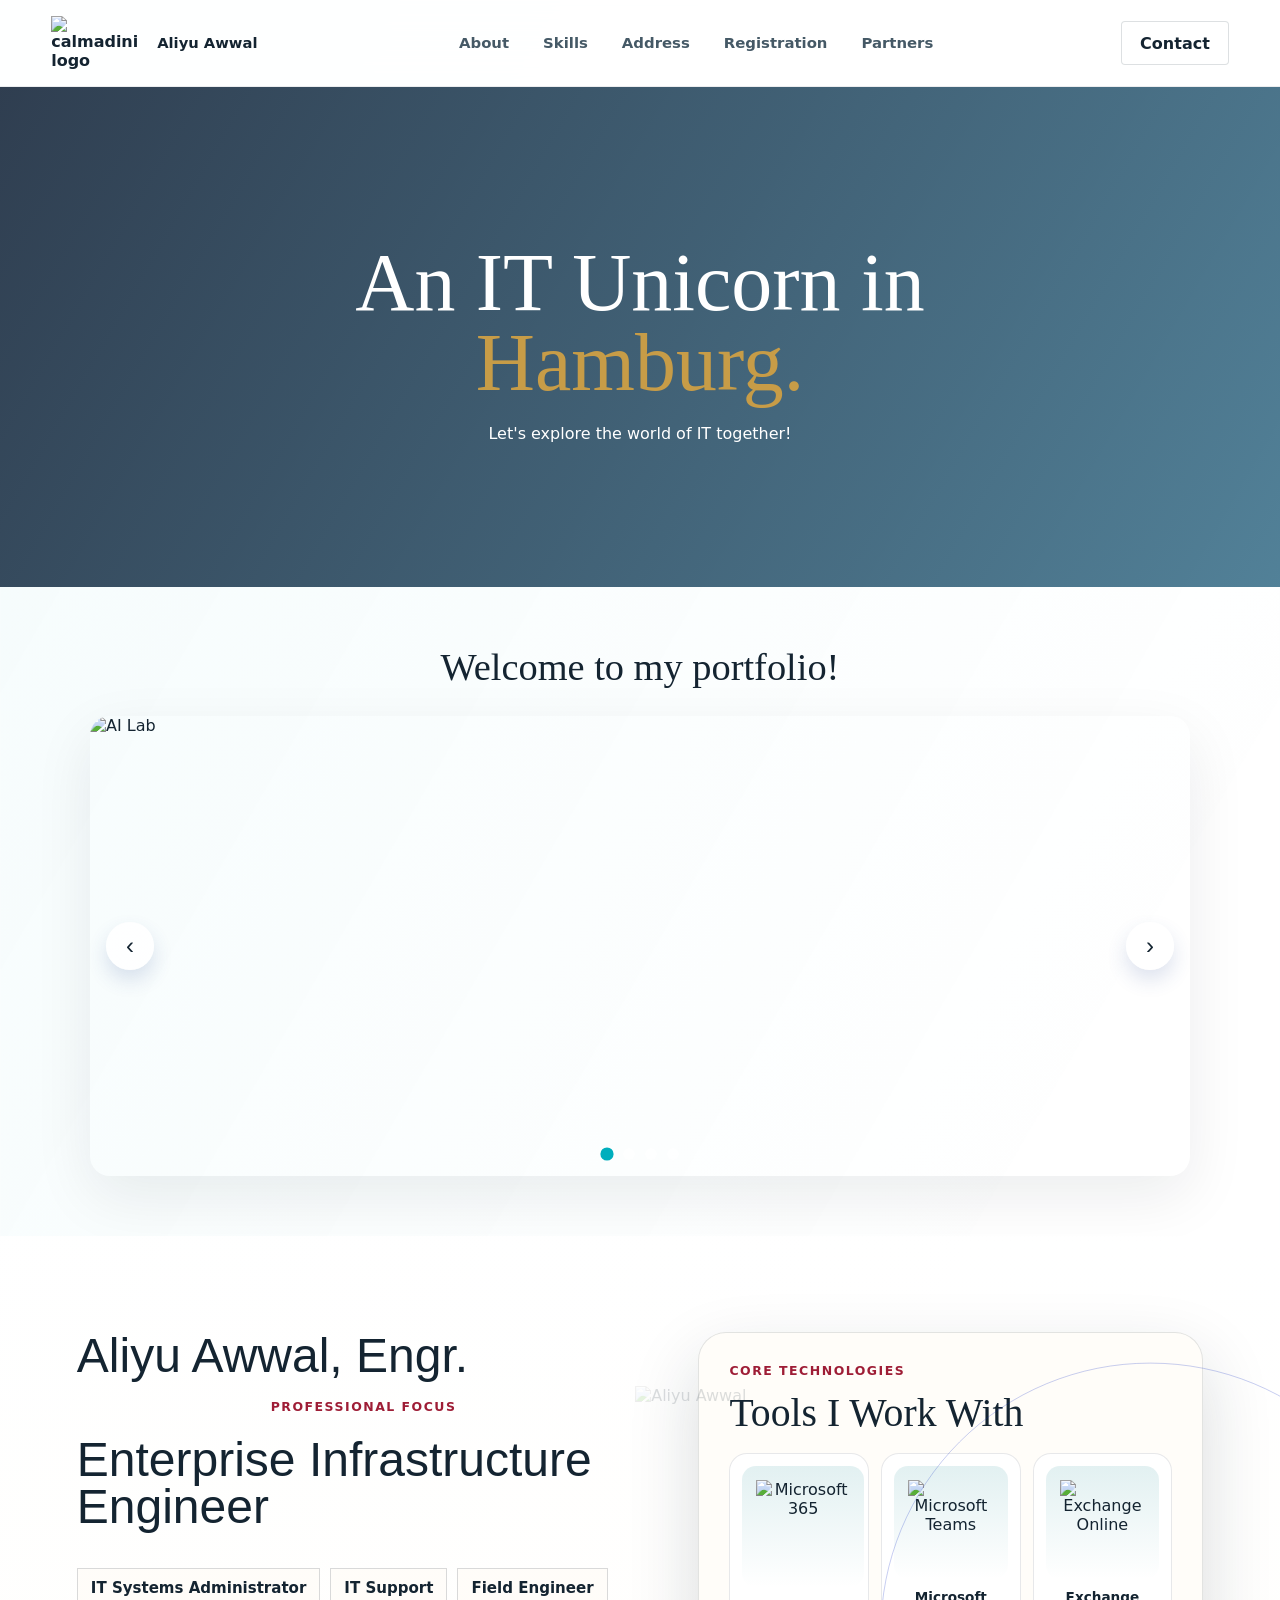
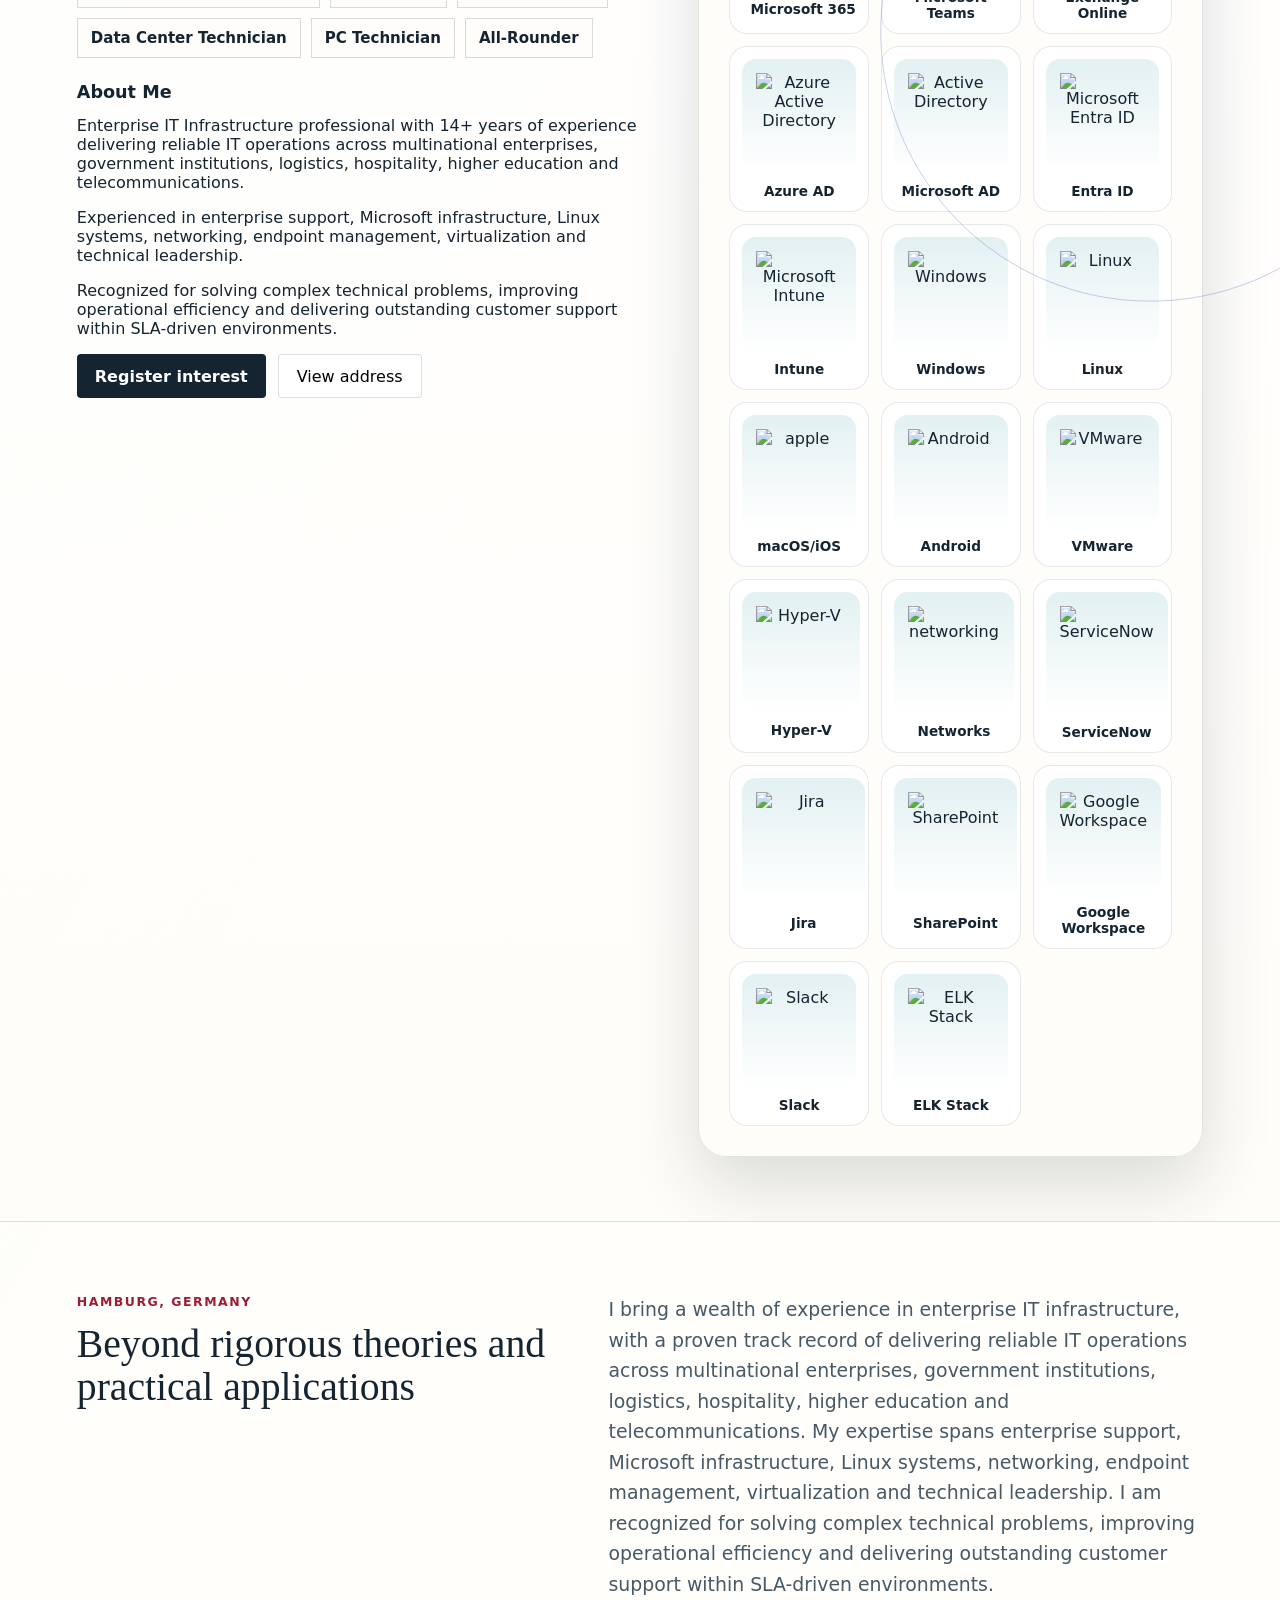
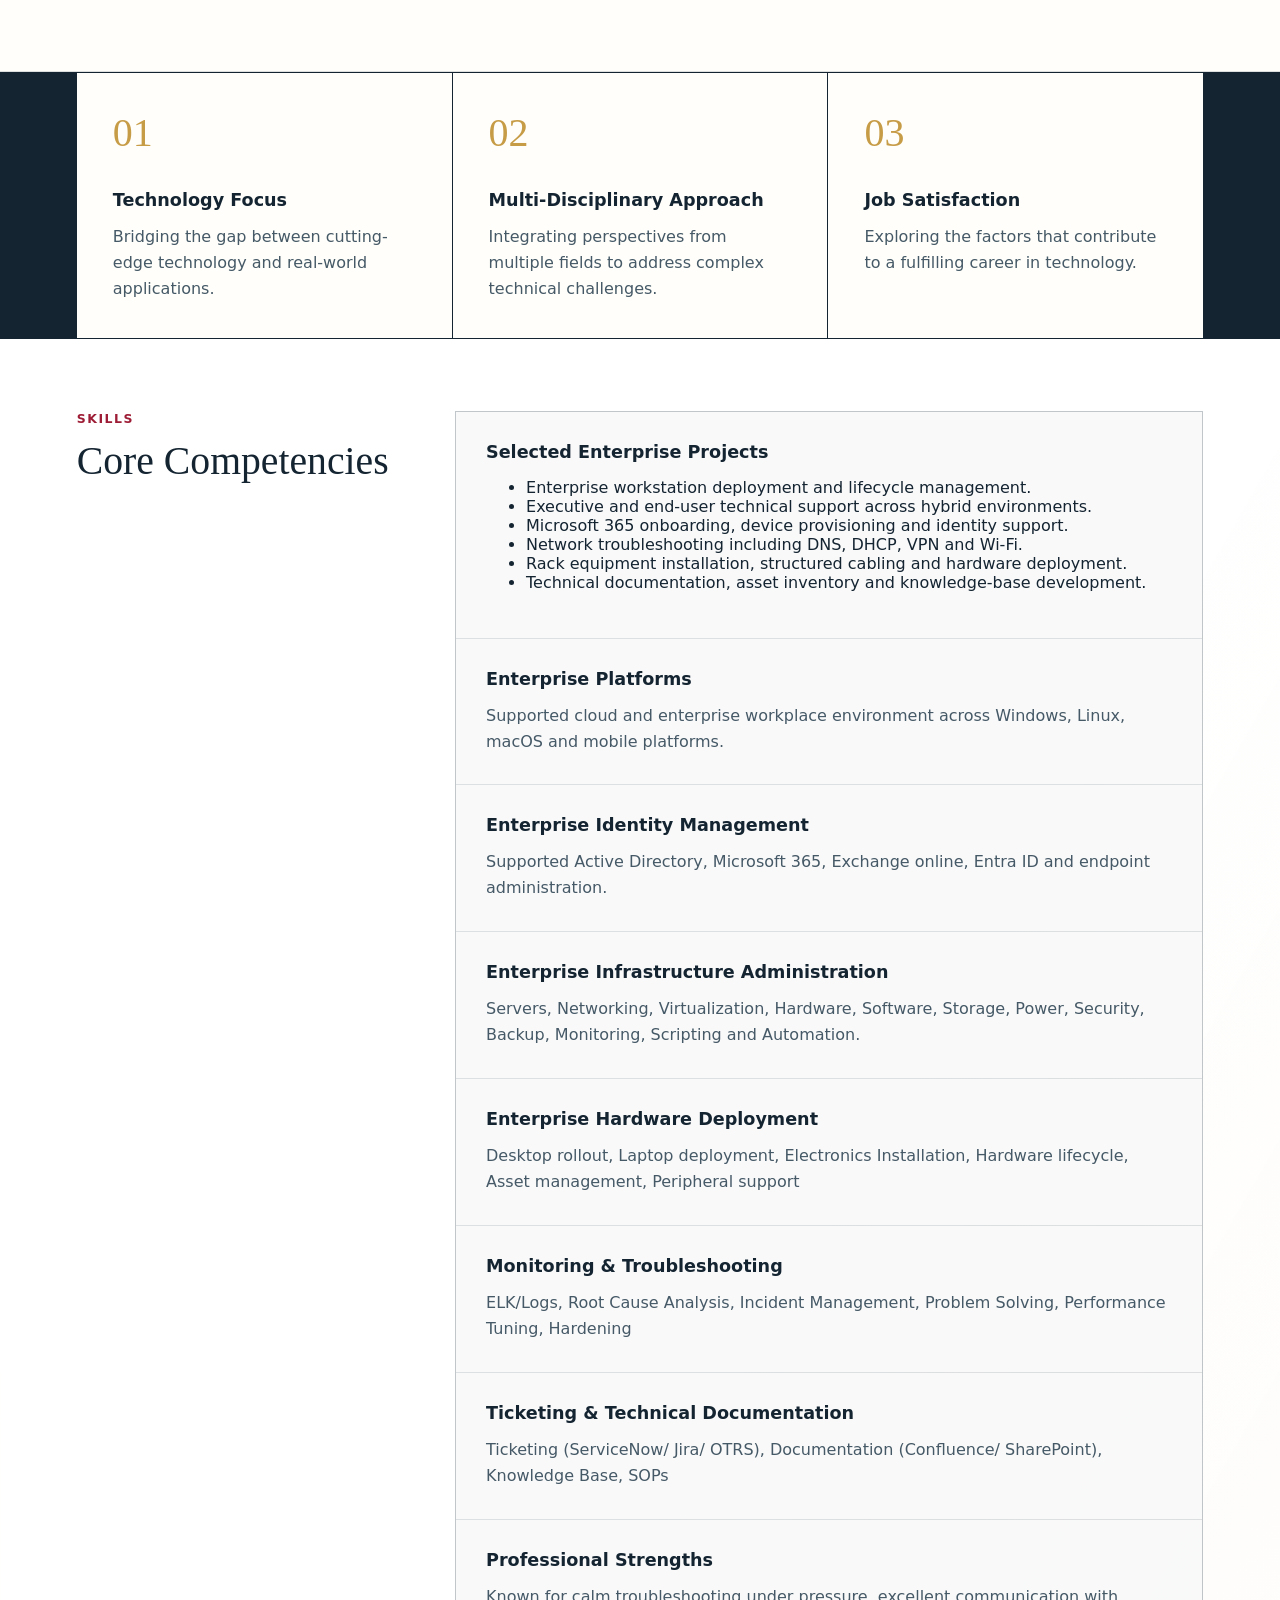
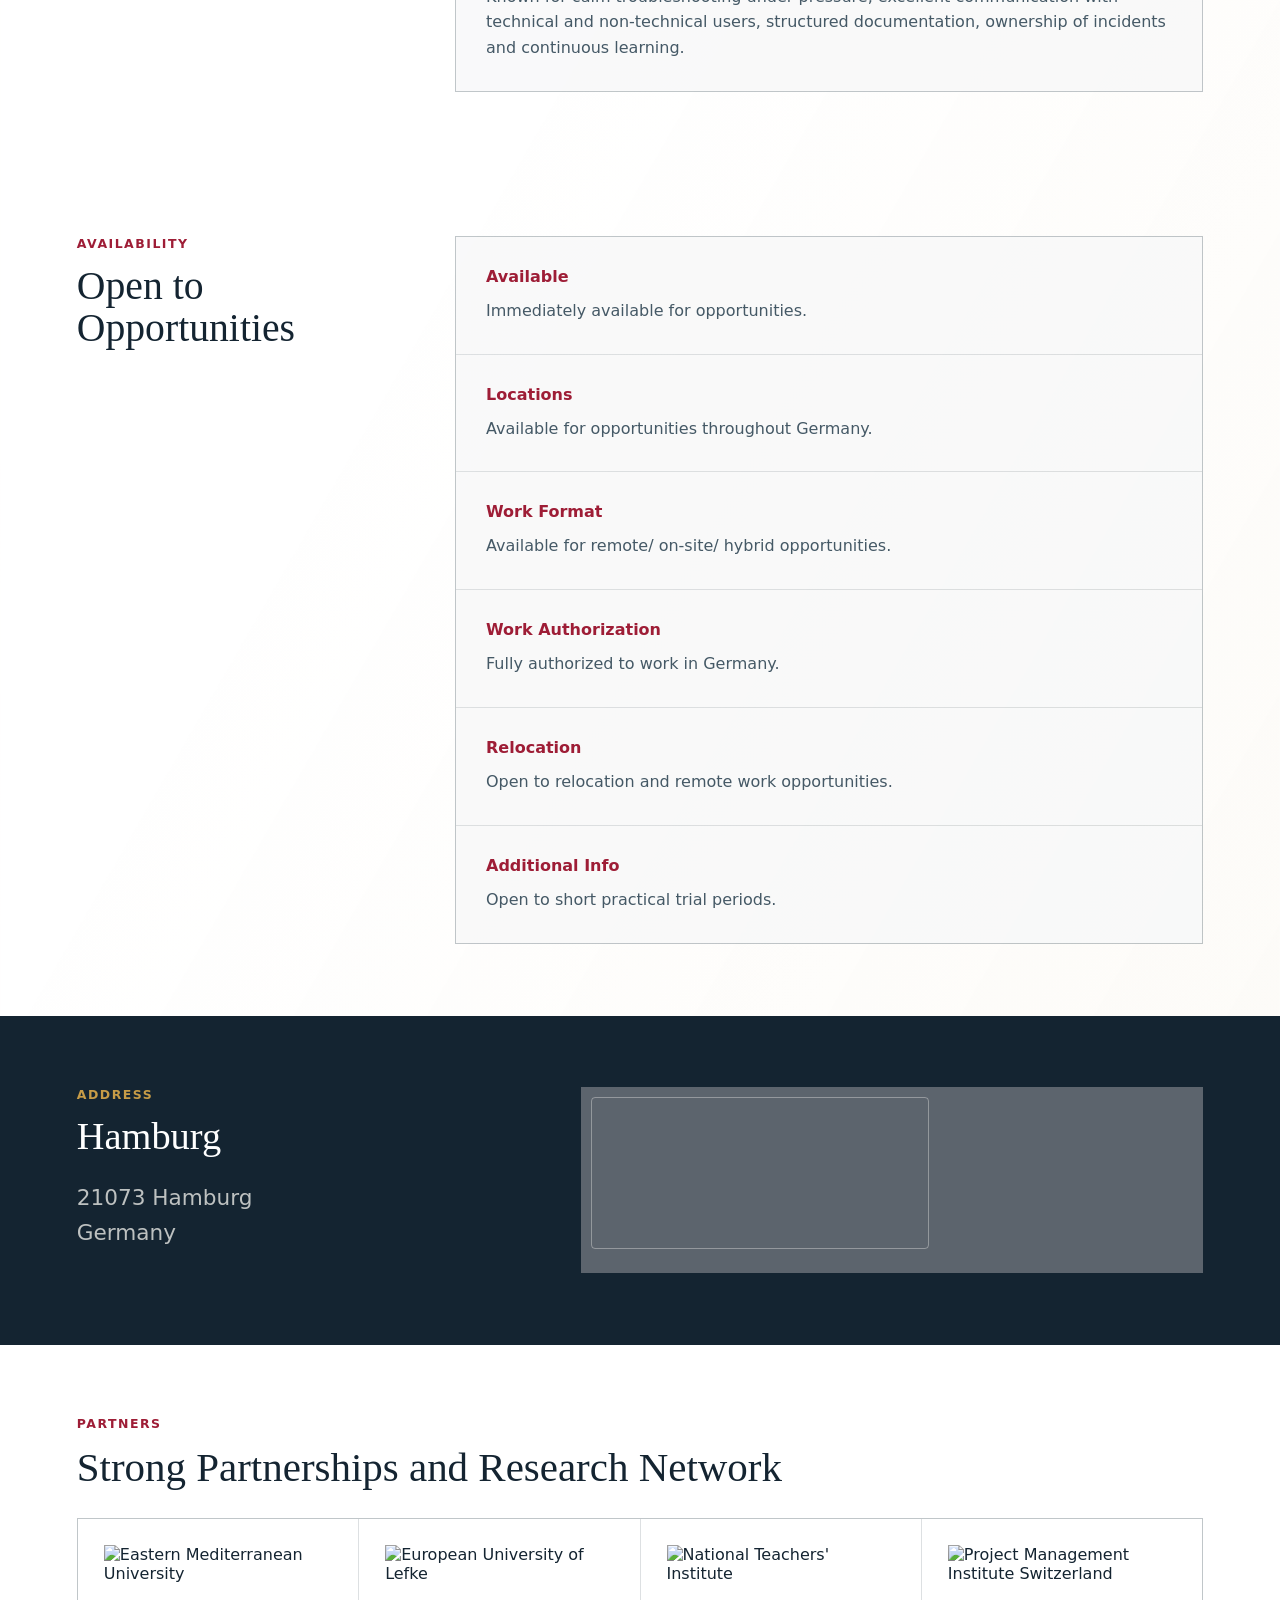
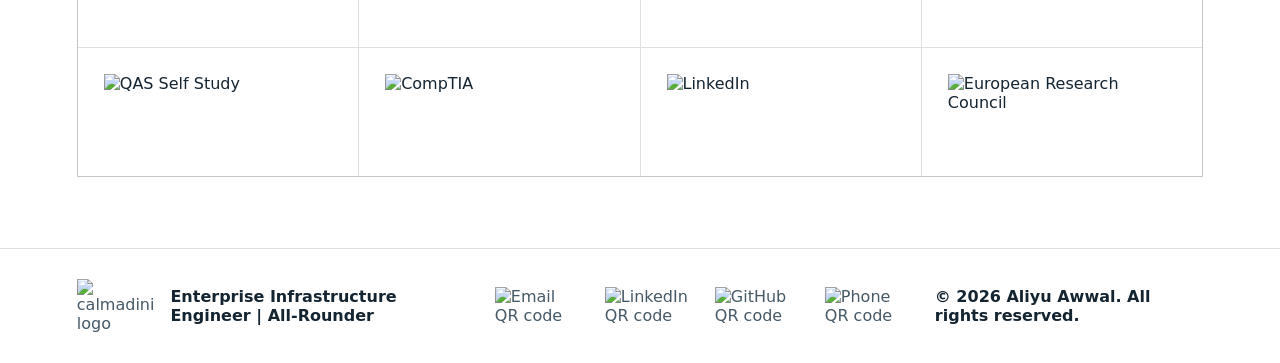
==== index.html @ 0036be14 "Add files via upload" ====
<!doctype html>
<html lang="en">
  <head>
    <meta charset="utf-8">
    <meta name="viewport" content="width=device-width, initial-scale=1">
    <title>Enterprise Infrastructure Engineer | All-Rounder</title>
    <meta
      name="description"
      content="Professional with expertise in enterprise infrastructure, cloud solutions, and full-stack development. Skilled in designing and implementing scalable systems, optimizing performance, and ensuring security across diverse platforms."
    >
    <link rel="stylesheet" href="styles.css">
    <link rel="forms" href="forms.js">
  </head>

  <body>
    <header class="site-header" aria-label="My header">
      <a class="brand" href="index.html#top" aria-label="Mathematics of Machine Learning 2026 home">
        <img src="assets/gaminglogo.png" alt="calmadini logo">
        <span>Aliyu Awwal</span>
      </a>
      <nav aria-label="Primary navigation">
        <a href="#about">About</a>
        <a href="#skills">Skills</a>
        <a href="#address">Address</a>
        <a href="registration.html">Registration</a>
        <a href="#partners">Partners</a>
      </nav>
      <a class="header-cta" href="contact.html">Contact</a>
    </header>

<!-- Hero section with optional buttons and review badge -->
    <section class="hero-banner">
        <div class="hero-cta-container">  
          <div class="container hero-content">
            <h1 id="hero-banner-title">An IT Unicorn in<br><span class="highlight">Hamburg.</span></h1>
            <p id="hero-text">Let's explore the world of IT together!</p>
            
              <!-- Hero buttons and review badge
              <div class="hero-btns">
                    <a href="#contact" class="btn-primary" id="hero-cta">Jetzt starten</a>
                    <a href="#prices" class="btn-secondary" id="hero-prices">Preise ansehen</a>
                    <a href="#booking" class="btn-tertiary" id="hero-book">Termin buchen</a>
              </div> -->
          </div>
            
            
        </div>
    </section>

    <!-- Slideshow section -->
    <section class="container slideshow-section">
        
            <h2 class="section-title" id="slideshow-title">Welcome to my portfolio!</h2>
            <div class="slideshow" id="slideshow">
                <div class="slide active">
                    <img src="assets/emuailab2.png" alt="AI Lab">
                </div>
                <div class="slide">
                <img src="assets/emumaclab2.png" alt="Mac Lab">
            </div>
            <div class="slide">
                <img src="assets/emuwindowslab2.png" alt="Windows Lab">
            </div>
            <div class="slide">
                <img src="assets/emulinuxlab2.png" alt="Linux Lab">
            </div>
            <button class="slide-btn prev" aria-label="Vorheriges Bild">‹</button>
            <button class="slide-btn next" aria-label="Nächstes Bild">›</button>
            <div class="slide-dots" id="slide-dots"></div>
        
    </section>




    <main id="top">
      <section class="hero" aria-labelledby="hero-title">
        <div class="hero-art" aria-hidden="true">
          <img src="assets/photo.png" alt="Aliyu Awwal">
        </div>
        <div class="hero-content">
          <h1 id="hero-title">Aliyu Awwal, Engr.</h1>
          <div class="hero-meta" aria-label="Professional details">
            <div class="hero-role">
              <p class="eyebrow">Professional focus</p>
              <h1>Enterprise Infrastructure Engineer</h1>
            </div>
            <div class="hero-tags" aria-label="Roles and specialties">
              <span>IT Systems Administrator</span>
              <span>IT Support</span>
              <span>Field Engineer</span>
              <span>Data Center Technician</span>
              <span>PC Technician</span>
              <span>All-Rounder</span>
            </div>
          </div>
          <p class="hero-copy">
            <h3>About Me</h3>
              <p>Enterprise IT Infrastructure professional with 14+ years of experience delivering reliable IT operations across multinational enterprises, government institutions, logistics, hospitality, higher education and telecommunications. </p>
              <p>Experienced in enterprise support, Microsoft infrastructure, Linux systems, networking, endpoint management, virtualization and technical leadership. </p>
              <p>Recognized for solving complex technical problems, improving operational efficiency and delivering outstanding customer support within SLA-driven environments. </p>
          </p>
          <div class="hero-actions">
            <a class="button primary" href="registration.html">Register interest</a>
            <button class="button secondary address-trigger" type="button" data-address-trigger>View address</button>
          </div>
        </div>
        <aside class="tech-panel" aria-label="Core Technologies gallery">
          <div class="tech-panel-heading">
            <p class="section-kicker">Core Technologies</p>
            <h2>Tools I Work With</h2>
          </div>
          <div class="tech-gallery">
            <a class="tech-card" href="https://www.microsoft.com/microsoft-365" target="_blank" rel="noreferrer">
              <img src="assets/m365.png" alt="Microsoft 365">
              <span>Microsoft 365</span>
            </a>
            <a class="tech-card" href="https://www.microsoft.com/en-us/microsoft-365/business" target="_blank" rel="noreferrer">
              <img src="assets/teams.png" alt="Microsoft Teams">
              <span>Microsoft Teams</span>
            </a>
            <a class="tech-card" href="https://www.microsoft.com/en-us/microsoft-365/exchange/compare-microsoft-exchange-online-plans" target="_blank" rel="noreferrer">
              <img src="assets/exchange.png" alt="Exchange Online">
              <span>Exchange Online</span>
            </a>
            <a class="tech-card" href="https://learn.microsoft.com/en-us/azure/active-directory/" target="_blank" rel="noreferrer">
              <img src="assets/azure.png" alt="Azure Active Directory">
              <span>Azure AD</span>
            </a>
            <a class="tech-card" href="https://learn.microsoft.com/en-us/windows-server/identity/ad-ds/get-started/virtual-dc/active-directory-domain-services-overview" target="_blank" rel="noreferrer">
              <img src="assets/activedirectory.png" alt="Active Directory">
              <span>Microsoft AD</span>
            </a>
            <a class="tech-card" href="https://learn.microsoft.com/en-us/entra/" target="_blank" rel="noreferrer">
              <img src="assets/entraid.png" alt="Microsoft Entra ID">
              <span>Entra ID</span>
            </a>
            <a class="tech-card" href="https://learn.microsoft.com/en-us/intune/" target="_blank" rel="noreferrer">
              <img src="assets/intune.png" alt="Microsoft Intune">
              <span>Intune</span>
            </a>
            <a class="tech-card" href="https://learn.microsoft.com/en-us/windows/" target="_blank" rel="noreferrer">
              <img src="assets/windows.png" alt="Windows">
              <span>Windows</span>
            </a>
            <a class="tech-card" href="https://www.linux.org/" target="_blank" rel="noreferrer">
              <img src="assets/linux.png" alt="Linux">
              <span>Linux</span>
            </a>
            <a class="tech-card" href="https://www.apple.com/macos/" target="_blank" rel="noreferrer">
              <img src="assets/apple.png" alt="apple">
              <span>macOS/iOS</span>
            </a>
            <a class="tech-card" href="https://www.android.com/" target="_blank" rel="noreferrer">
              <img src="assets/android.png" alt="Android">
              <span>Android</span>
            </a>
             <a class="tech-card" href="https://www.vmware.com/" target="_blank" rel="noreferrer">
              <img src="assets/vmware.png" alt="VMware">
              <span>VMware</span>
            </a>
            <a class="tech-card" href="https://learn.microsoft.com/en-us/windows-server/virtualization/hyper-v/" target="_blank" rel="noreferrer">
              <img src="assets/hyperv.png" alt="Hyper-V">
              <span>Hyper-V</span>
            </a>
            <a class="tech-card" href="https://www.ibm.com/think/topics/networking" target="_blank" rel="noreferrer">
              <img src="assets/network.png" alt="networking">
              <span>Networks</span>
            </a>
            <a class="tech-card" href="https://www.servicenow.com/" target="_blank" rel="noreferrer">
              <img src="assets/servicenow.png" alt="ServiceNow">
              <span>ServiceNow</span>
            </a>
            <a class="tech-card" href="https://www.atlassian.com/software/jira" target="_blank" rel="noreferrer">
              <img src="assets/jira.png" alt="Jira">
              <span>Jira</span>
            </a>
            <a class="tech-card" href="https://www.microsoft.com/en-us/microsoft-365/sharepoint/collaboration" target="_blank" rel="noreferrer">
              <img src="assets/sharepoint.png" alt="SharePoint">
              <span>SharePoint</span>
            </a>
            <a class="tech-card" href="https://workspace.google.com/" target="_blank" rel="noreferrer">
              <img src="assets/googleworkspace.png" alt="Google Workspace">
              <span>Google Workspace</span>
            </a>
            <a class="tech-card" href="https://www.microsoft.com/en-us/microsoft-365/sharepoint/collaboration" target="_blank" rel="noreferrer">
              <img src="assets/slack.png" alt="Slack">
              <span>Slack</span>
            </a>
            <a class="tech-card" href="https://www.elastic.co/elastic-stack/" target="_blank" rel="noreferrer">
              <img src="assets/elkstack.png" alt="ELK Stack">
              <span>ELK Stack</span>
            </a>
          </div>
        </aside>
      </section>

      <dialog class="address-dialog" id="address-dialog" aria-labelledby="address-dialog-title">
        <div class="address-dialog-card">
          <p class="section-kicker">Address</p>
          <h2 id="address-dialog-title">21073 Hamburg, Germany</h2>
          <p>Available for meetings and work opportunities in Hamburg.</p>
          <div class="address-dialog-actions">
            <a class="button primary" href="https://www.google.com/maps?q=21073+Hamburg+Germany" target="_blank" rel="noreferrer">Open in Maps</a>
            <button class="button secondary" type="button" data-address-close>Close</button>
          </div>
        </div>
      </dialog>

      <section class="intro-band" id="about">
        <div>
          <p class="section-kicker">Hamburg, Germany</p>
          <h2>Beyond rigorous theories and practical applications</h2>
        </div>
        <p>
          I bring a wealth of experience in enterprise IT infrastructure, with a proven track record of delivering reliable IT operations across multinational enterprises, government institutions, logistics, hospitality, higher education and telecommunications. My expertise spans enterprise support, Microsoft infrastructure, Linux systems, networking, endpoint management, virtualization and technical leadership. I am recognized for solving complex technical problems, improving operational efficiency and delivering outstanding customer support within SLA-driven environments.
        </p>
      </section>

      <section class="details-grid" aria-label="My highlights">
        <article>
          <span>01</span>
          <h3>Technology Focus</h3>
          <p>Bridging the gap between cutting-edge technology and real-world applications.</p>
        </article>
        <article>
          <span>02</span>
          <h3>Multi-Disciplinary Approach</h3>
          <p>Integrating perspectives from multiple fields to address complex technical challenges.</p>
        </article>
        <article>
          <span>03</span>
          <h3>Job Satisfaction</h3>
          <p>Exploring the factors that contribute to a fulfilling career in technology.</p>
        </article>
      </section>

      <section class="split-section" id="skills">
        <div class="section-heading">
          <p class="section-kicker">Skills</p>
          <h2>Core Competencies</h2>
        </div>
        <div class="skill-list">
          <article>
            <h3>Selected Enterprise Projects</h3>
            <p><ul>
              <li>Enterprise workstation deployment and lifecycle management.</li>
              <li>Executive and end-user technical support across hybrid environments.</li>
              <li>Microsoft 365 onboarding, device provisioning and identity support.</li>
              <li>Network troubleshooting including DNS, DHCP, VPN and Wi-Fi.</li>
              <li>Rack equipment installation, structured cabling and hardware deployment.</li>
              <li>Technical documentation, asset inventory and knowledge-base development.</li>
            </ul></p>
          </article>
          
          <article>
            <h3>Enterprise Platforms</h3>
            <p>Supported cloud and enterprise workplace environment across Windows, Linux, macOS and mobile platforms.</p>
          </article>
          
          <article>
            <h3>Enterprise Identity Management</h3>
            <p>Supported Active Directory, Microsoft 365, Exchange online, Entra ID and endpoint administration.</p>
          </article>
          <article>
            <h3>Enterprise Infrastructure Administration</h3>
            <p>Servers, Networking, Virtualization, Hardware, Software, Storage, Power, Security, Backup, Monitoring, Scripting and Automation.</p>
          </article>

          <article>
            <h3>Enterprise Hardware Deployment</h3>
            <p>Desktop rollout, Laptop deployment, Electronics Installation, Hardware lifecycle, Asset management, Peripheral support</p>
          </article>
          
          <article>
            <h3>Monitoring & Troubleshooting</h3>
            <p>ELK/Logs, Root Cause Analysis, Incident Management, Problem Solving, Performance Tuning, Hardening</p>
          </article>
          <article>
            <h3>Ticketing & Technical Documentation</h3>
            <p>Ticketing (ServiceNow/ Jira/ OTRS), Documentation (Confluence/ SharePoint), Knowledge Base, SOPs</p>
          </article>

          <article>
            <h3>Professional Strengths</h3>
            <p>Known for calm troubleshooting under pressure, excellent communication with technical and non-technical users, structured documentation, ownership of incidents and continuous learning.</p>
          </article>
        </div>
      </section>

      <!-- Availability -->
      <section class="availability-section" id="availability">
        <div class="section-heading">
          <p class="section-kicker">Availability</p>
          <h2>Open to Opportunities</h2>
        </div>
        <div class="timeline" aria-label="Preliminary schedule">

          <article>
            <time>Available</time>
            <p>Immediately available for opportunities.</p>
          </article>
          <article>
            <time>Locations</time>
            <p>Available for opportunities throughout Germany.</p>
          </article>
          <article>
            <time>Work Format</time>
            <p>Available for remote/ on-site/ hybrid opportunities.</p>
          </article>
          <article>
            <time>Work Authorization</time>
            <p>Fully authorized to work in Germany.</p>
          </article>
          <article>
            <time>Relocation</time>
            <p>Open to relocation and remote work opportunities.</p>
          </article>
          <article>
            <time>Additional Info</time>
            <p>Open to short practical trial periods.</p>
          </article>

          <!-- <article>
            <time datetime="2026-09-22">Tuesday, Sept 22</time>
            <p>Opening, keynote sessions, contributed talks, and welcome reception.</p>
          </article>
          <article>
            <time datetime="2026-09-23">Wednesday, Sept 23</time>
            <p>Talk sessions, poster presentations, and thematic discussion blocks.</p>
          </article>
          <article>
            <time datetime="2026-09-24">Thursday, Sept 24</time>
            <p>Keynotes, contributed talks, and community exchange at TU Hamburg.</p>
          </article>
          <article>
            <time datetime="2026-09-25">Friday, Sept 25</time>
            <p>Final talks, closing discussion, and departures.</p>
          </article> -->
        </div>
      </section>

      <section class="address-section" id="address">
        <div class="address-copy">
          <p class="section-kicker">Address</p>
          <h2>Hamburg</h2>
            <address>
              21073 Hamburg<br>
              Germany
            </address>
        </div>
        <div class="address-panel" aria-label="My dates and location">
        <iframe class="button secondary" src="https://www.google.com/maps/embed?pb=!1m18!1m12!1m3!1d2375.4932594583474!2d9.977050712337284!3d53.4596441661248!2m3!1f0!2f0!3f0!3m2!1i1024!2i768!4f13.1!3m3!1m2!1s0x47b191afe71b34df%3A0xa265061cceeee2bd!2sHamburg-Harburg%20Rathaus!5e0!3m2!1sen!2sde!4v1781886902020!5m2!1sen!2sde" target="_blank" rel="noreferrer">Open map</iframe>
         
          <!--
          <dl>
            <div>
              <dt>Host</dt>
              <dd>Institute for Data Science Foundations</dd>
            </div>
            <div>
              <dt>University</dt>
              <dd>Hamburg University of Technology</dd>
            </div>
            <div>
              <dt>Dates</dt>
              <dd>22-25 September 2026</dd>
            </div>
          </dl> -->
        </div>
      </section>

      <!-- Partners -->
      <section class="partners" id="partners" aria-labelledby="partners-title">
        <div class="section-heading">
          <p class="section-kicker">Partners</p>
          <h2 id="partners-title">Strong Partnerships and Research Network</h2>
        </div>
        <div class="logo-wall">
          <img src="assets/emu.png" alt="Eastern Mediterranean University">
          <img src="assets/eul.png" alt="European University of Lefke">
          <img src="assets/nti.png" alt="National Teachers' Institute">
          <img src="assets/pmis.png" alt="Project Management Institute Switzerland">
          <img src="assets/qas.png" alt="QAS Self Study">
          <img src="assets/comptia.png" alt="CompTIA">
          <img src="assets/linkedin.png" alt="LinkedIn">
          <img src="assets/erc.png" alt="European Research Council">
        </div>
      </section>
    </main>

    <script src="scripts.js"></script>
    <footer class="site-footer">
      <div>
        <img src="assets/gaminglogo.png" alt="calmadini logo">
        <p>Enterprise  Infrastructure Engineer | All-Rounder</p>
      </div>
      <a href="mailto:aliyu.doas@gmail.com"><img src="assets/qrcodeemail.png" alt="Email QR code"></a>
      <a href="https://www.linkedin.com/in/aliyuawwal"><img src="assets/qrcodelinkedin.png" alt="LinkedIn QR code"></a>
      <a href="https://github.com/aliyuawwal"><img src="assets/qrcodegithub.png" alt="GitHub QR code"></a>
      <a href="tel:+1234567890"><img src="assets/qrcodephone.png" alt="Phone QR code"></a>

      <div><p>&copy; 2026 Aliyu Awwal. All rights reserved.</p></div>
    </footer>
  </body>
</html>
---- styles.css ----
:root {
  --ink: #142431;
  --ink-soft: #455966;
  --paper: #fffefa;
  --paper-strong: #ffffff;
  --line: rgba(20, 36, 49, 0.14);
  --teal: #00aebd;
  --teal-dark: #007b88;
  --garnet: #9e1d36;
  --gold: #c79c47;
  --mist: #dfeff0;
  --shadow: 0 28px 70px rgba(20, 36, 49, 0.16);
  font-family: Inter, ui-sans-serif, system-ui, -apple-system, BlinkMacSystemFont, "Segoe UI", sans-serif;
  color: var(--ink);
  background: var(--paper);
}

* {
  box-sizing: border-box;
}

html {
  scroll-behavior: smooth;
}

body {
  margin: 0;
  background:
    linear-gradient(120deg, rgba(0, 174, 189, 0.045), transparent 34%),
    linear-gradient(300deg, rgba(199, 156, 71, 0.055), transparent 36%),
    #ffffff;
  color: var(--ink);
}

a {
  color: inherit;
  text-decoration: none;
}

img {
  display: block;
  max-width: 100%;
}

.site-header {
  position: sticky;
  top: 0;
  z-index: 20;
  display: flex;
  align-items: center;
  justify-content: space-between;
  gap: 24px;
  min-height: 76px;
  padding: 16px clamp(20px, 4vw, 64px);
  border-bottom: 1px solid rgba(20, 36, 49, 0.08);
  background: rgba(255, 255, 255, 0.88);
  backdrop-filter: blur(18px);
}

.brand {
  display: flex;
  align-items: center;
  gap: 14px;
  min-width: 220px;
  font-weight: 750;
}

.brand img {
  width: 92px;
}

.brand span {
  max-width: 220px;
  font-size: 0.92rem;
  line-height: 1.1;
}

nav {
  display: flex;
  align-items: center;
  justify-content: center;
  gap: clamp(16px, 3vw, 34px);
  color: var(--ink-soft);
  font-size: 0.93rem;
  font-weight: 650;
}

nav a:hover,
.site-footer a:hover {
  color: var(--teal-dark);
}

.header-cta,
.button {
  display: inline-flex;
  align-items: center;
  justify-content: center;
  min-height: 44px;
  padding: 0 18px;
  border-radius: 4px;
  font-weight: 760;
}

.header-cta {
  border: 1px solid var(--line);
  background: var(--paper-strong);
}


/* Hero Section */
.hero-banner {
  position: relative;
  overflow: hidden;
  padding: clamp(72px, 10vw, 128px) clamp(20px, 6vw, 96px);
  background:
    linear-gradient(120deg, rgba(15, 31, 52, 0.86), rgba(15, 80, 112, 0.72)),
    url("assets/hero-bg.jpg") center / cover no-repeat;
  color: #ffffff;
  text-align: center;
}

.hero-banner .hero-content {
  max-width: 860px;
  margin: 0 auto;
}

.hero-banner h1,
.hero-banner p {
  color: #ffffff;
}

.hero-banner .highlight {
  color: var(--gold);
}

.hero {
  position: relative;
  overflow: hidden;
  display: grid;
  grid-template-columns: minmax(0, 1fr) minmax(320px, 0.88fr);
  align-items: start;
  gap: clamp(24px, 4vw, 48px);
  min-height: min(760px, calc(100vh - 76px));
  padding: clamp(52px, 8vw, 96px) clamp(20px, 6vw, 96px) clamp(36px, 5vw, 64px);
  background: linear-gradient(180deg, rgba(255, 255, 255, 0.96), rgba(255, 253, 248, 0.9));
}


.hero-section {
    padding: 60px 0;
    background: #f8f9fa;
}


.hero h1 { 
  font-size: 3rem; font-family: 'Gill Sans', 'Gill Sans MT', Calibri, 'Trebuchet MS', sans-serif; margin-bottom: 20px; color: var(--ink);}

.hero-cta-container {
    display: flex;
    flex-wrap: wrap;
    gap: 28px;
    justify-content: center;
    align-items: center;
    margin-top: 28px;
}

.hero-btns {
    display: flex;
    flex-wrap: wrap;
    gap: 14px;
    justify-content: center;
    align-items: center;
}


.btn-nav-cta {
  background: var(--teal) !important;
    color: #fff !important;
    font-weight: 600;
    border-radius: 8px;
}

.btn-nav-cta:hover {
  background: var(--teal-dark) !important;
    color: #fff !important;
}

.hero::before {
  content: "";
  position: absolute;
  inset: 10% 0 auto auto;
  width: min(42vw, 610px);
  aspect-ratio: 1;
  border: 1px solid rgba(0, 35, 189, 0.22);
  border-radius: 50%;
  transform: translate(26%, -6%);
}

.hero-art {
  position: absolute;
  top: clamp(94px, 12vw, 150px);
  right: clamp(-190px, -9vw, -70px);
  width: min(64vw, 760px);
  opacity: 0.14;
  filter: contrast(1.1);
  pointer-events: none;
}

.hero-content {
  position: relative;
  max-width: 980px;
}

.hero-content h1,
.hero-content p {
    margin-left: auto;
    margin-right: auto;
}

.hero-meta {
  display: grid;
  gap: 18px;
  margin-bottom: 20px;
}

.hero-role {
  display: grid;
  gap: 8px;
}

.hero-role h2 {
  margin-bottom: 0;
  color: var(--ink);
  font-size: clamp(1.45rem, 2.7vw, 2.35rem);
}

.hero-tags {
  display: flex;
  flex-wrap: wrap;
  gap: 10px;
}

.eyebrow,
.section-kicker {
  margin: 0 0 14px;
  color: var(--garnet);
  font-size: 0.78rem;
  font-weight: 850;
  letter-spacing: 0.12em;
  text-transform: uppercase;
}

h1,
h2,
h3,
p {
  margin-top: 0;
}

h1 {
  max-width: 840px;
  margin-bottom: 20px;
  font-family: Georgia, "Times New Roman", serif;
  font-size: clamp(2.9rem, 6.4vw, 6.4rem);
  font-weight: 500;
  line-height: 0.98;
  letter-spacing: 0;
}

.hero-meta span {
  padding: 10px 13px;
  border: 1px solid rgba(20, 36, 49, 0.16);
  background: rgba(255, 253, 248, 0.72);
  color: var(--ink);
  font-size: 0.94rem;
  font-weight: 720;
}

.hero-copy {
  max-width: 720px;
  margin-bottom: 24px;
  color: var(--ink-soft);
  font-size: clamp(1.08rem, 1.9vw, 1.34rem);
  line-height: 1.55;
}

.hero-actions {
  display: flex;
  flex-wrap: wrap;
  gap: 12px;
}

.hero .button.secondary,
.address-dialog .button.secondary {
  background: rgba(255, 255, 255, 0.84);
}


/* Slideshows */
.slideshow-section {
    padding: 60px 0;
}

.slideshow-section .section-title {
    margin-bottom: 28px;
    font-size: clamp(1.85rem, 3vw, 3.4rem);
    text-align: center;
}

.slideshow {
    position: relative;
    overflow: hidden;
    border-radius: 20px;
    box-shadow: 0 20px 60px rgba(15, 23, 42, 0.08);
    max-width: 1100px;
    margin: 0 auto;
  aspect-ratio: 11 / 4.6;
  min-height: 280px;
}

.slide {
    position: absolute;
    inset: 0;
    opacity: 0;
    transition: opacity 0.8s ease;
}

.slide.active {
    opacity: 1;
}

.slide img {
    width: 100%;
  height: 100%;
    object-fit: cover;
    display: block;
}

.slide-btn {
    position: absolute;
    top: 50%;
    transform: translateY(-50%);
    width: 48px;
    height: 48px;
    border: none;
    border-radius: 50%;
    background: rgba(255, 255, 255, 0.85);
    color: var(--ink);
    font-size: 1.5rem;
    cursor: pointer;
    box-shadow: 0 10px 20px rgba(46, 78, 153, 0.164);
    transition: transform 0.2s ease, background 0.2s ease;
}

.slide-btn:hover {
    transform: translateY(-50%) scale(1.05);
    background: white;
}

.slide-btn.prev {
    left: 16px;
}

.slide-btn.next {
    right: 16px;
}

.slide-dots {
    position: absolute;
    left: 50%;
    bottom: 16px;
    transform: translateX(-50%);
    display: flex;
    gap: 10px;
}

.slide-dot {
    width: 12px;
    height: 12px;
    border-radius: 50%;
    border: none;
    background: rgba(255, 255, 255, 0.65);
    cursor: pointer;
    transition: background 0.2s ease, transform 0.2s ease;
}

.slide-dot.active,
.slide-dot:hover {
  background: var(--teal);
    transform: scale(1.1);
}

@media (max-width: 900px) {
    .slide img {
        height: 360px;
    }
}

@media (max-width: 640px) {
    .slide img {
        height: 280px;
    }

    .slide-btn {
        width: 40px;
        height: 40px;
        font-size: 1.3rem;
    }
}


/* Reusable Button Styles */

.button.primary {
  background: var(--ink);
  color: var(--paper-strong);
}

.button.primary:hover {
  background: var(--garnet);
}

.button.secondary {
  border: 1px solid var(--line);
  background: rgba(255, 253, 248, 0.78);
}

.tech-panel {
  display: grid;
  gap: 18px;
  align-content: start;
  width: 100%;
  padding: clamp(20px, 2.8vw, 30px);
  border: 1px solid rgba(20, 36, 49, 0.12);
  border-radius: 28px;
  background: rgba(255, 253, 248, 0.86);
  box-shadow: var(--shadow);
}

.tech-panel-heading h2 {
  margin-bottom: 0;
}

.tech-gallery {
  display: grid;
  grid-template-columns: repeat(auto-fit, minmax(110px, 1fr));
  gap: 12px;
}

.tech-card {
  display: grid;
  gap: 10px;
  justify-items: center;
  padding: 12px;
  border: 1px solid rgba(20, 36, 49, 0.1);
  border-radius: 18px;
  background: rgba(255, 255, 255, 0.88);
  text-align: center;
  transition: transform 0.2s ease, box-shadow 0.2s ease, border-color 0.2s ease;
}

.tech-card:hover {
  transform: translateY(-2px);
  border-color: rgba(0, 174, 189, 0.34);
  box-shadow: 0 14px 28px rgba(20, 36, 49, 0.12);
}

.tech-card img {
  width: 100%;
  aspect-ratio: 1;
  object-fit: contain;
  padding: 14px;
  border-radius: 14px;
  background: linear-gradient(180deg, rgba(223, 239, 240, 0.9), rgba(255, 255, 255, 0.95));
}

.tech-card span {
  color: var(--ink);
  font-size: 0.85rem;
  font-weight: 750;
}

.address-dialog {
  width: min(92vw, 640px);
  border: none;
  border-radius: 28px;
  padding: 0;
  box-shadow: 0 30px 80px rgba(20, 36, 49, 0.32);
  background: transparent;
}

.address-dialog::backdrop {
  background: rgba(15, 31, 52, 0.58);
  backdrop-filter: blur(10px);
}

.address-dialog-card {
  display: grid;
  gap: 16px;
  padding: clamp(22px, 3vw, 34px);
  border-radius: 28px;
  background: var(--paper-strong);
}

.address-dialog-card p {
  margin-bottom: 0;
  color: var(--ink-soft);
  line-height: 1.6;
}

.address-dialog-actions {
  display: flex;
  flex-wrap: wrap;
  gap: 12px;
}

.intro-band,
.details-grid,
.split-section,
.availability-section,
.address-section,
.partners {
  padding: clamp(40px, 5.6vw, 74px) clamp(20px, 6vw, 96px);
}

.intro-band {
  display: grid;
  grid-template-columns: minmax(260px, 0.8fr) minmax(300px, 1fr);
  gap: clamp(24px, 4.5vw, 56px);
  border-top: 1px solid var(--line);
  border-bottom: 1px solid var(--line);
  background: rgba(255, 253, 248, 0.54);
}

h2 {
  margin-bottom: 0;
  font-family: Georgia, "Times New Roman", serif;
  font-size: clamp(1.75rem, 3.1vw, 3.15rem);
  font-weight: 500;
  line-height: 1.08;
}

.intro-band > p {
  margin-bottom: 0;
  color: var(--ink-soft);
  font-size: clamp(1.02rem, 1.6vw, 1.18rem);
  line-height: 1.62;
}

.details-grid {
  display: grid;
  grid-template-columns: repeat(3, minmax(0, 1fr));
  gap: 1px;
  background: var(--ink);
  padding-top: 1px;
  padding-bottom: 1px;
}

.details-grid article {
  min-height: 220px;
  padding: clamp(22px, 3.2vw, 36px);
  background: var(--paper);
}

.details-grid span {
  display: block;
  margin-bottom: 34px;
  color: var(--gold);
  font-family: Georgia, "Times New Roman", serif;
  font-size: 2.5rem;
}

h3 {
  margin-bottom: 14px;
  font-size: 1.1rem;
}

.details-grid p,
.skill-list p,
.timeline p {
  margin-bottom: 0;
  color: var(--ink-soft);
  line-height: 1.62;
}

.split-section,
.availability-section {
  display: grid;
  grid-template-columns: minmax(240px, 0.42fr) minmax(0, 1fr);
  gap: clamp(24px, 5vw, 64px);
  align-items: start;
}

.section-heading {
  position: sticky;
  top: 102px;
}

.skill-list,
.timeline {
  display: grid;
  gap: 1px;
  background: var(--line);
  border: 1px solid var(--line);
}

.skill-list article,
.timeline article {
  padding: clamp(20px, 2.4vw, 30px);
  background: rgba(255, 255, 255, 0.82);
}

.skill-list article:hover {
  background: var(--paper-strong);
}

.timeline time {
  display: block;
  margin-bottom: 12px;
  color: var(--garnet);
  font-weight: 850;
}

.address-section {
  display: grid;
  grid-template-columns: minmax(260px, 0.72fr) minmax(300px, 1fr);
  gap: clamp(24px, 4.5vw, 56px);
  align-items: stretch;
  background: var(--ink);
  color: var(--paper-strong);
}

.address-section h2 {
  font-size: clamp(1.85rem, 3vw, 3.4rem);
}

.address-section .section-kicker {
  color: var(--gold);
}

.address-copy address {
  margin: 22px 0;
  color: rgba(255, 253, 248, 0.72);
  font-style: normal;
  font-size: clamp(1.1rem, 2vw, 1.35rem);
  line-height: 1.65;
}

.address-section .button.secondary {
  color: var(--paper-strong);
  background: transparent;
  border-color: rgba(255, 253, 248, 0.34);
}

.address-panel {
  display: grid;
  align-content: start;
  gap: 4px;
  min-height: auto;
  min-width: auto;
  padding: clamp(10px, 10px, 10px);
  background: rgba(221, 216, 216, 0.356);
  color: var(--ink);
}

.address-panel img {
  width: min(190px, 48%);
  height: auto;
}

dl {
  display: grid;
  gap: 1px;
  margin: 0;
  background: var(--line);
}

dl div {
  display: grid;
  grid-template-columns: 140px 1fr;
  gap: 22px;
  padding: 16px 0;
  background: var(--paper-strong);
}

dt {
  color: var(--teal-dark);
  font-size: 0.86rem;
  font-weight: 850;
  text-transform: uppercase;
}

dd {
  margin: 0;
  color: var(--ink);
  font-size: clamp(1rem, 1.25vw, 1.14rem);
  font-weight: 560;
  line-height: 1.45;
}

.partners {
  background: var(--paper-strong);
}

.partners .section-heading {
  position: static;
  max-width: 720px;
  margin-bottom: 28px;
}

.partners h2 {
  font-size: clamp(1.85rem, 3.2vw, 3.5rem);
}

.page-hero {
  position: relative;
  overflow: hidden;
  padding: clamp(44px, 6vw, 72px) clamp(20px, 6vw, 96px) clamp(28px, 4vw, 46px);
  border-bottom: 1px solid var(--line);
  background:
    linear-gradient(120deg, rgba(0, 174, 189, 0.045), transparent 42%),
    rgba(255, 255, 255, 0.72);
}

.page-hero::after {
  content: "";
  position: absolute;
  right: clamp(-220px, -10vw, -80px);
  top: 24px;
  width: min(52vw, 520px);
  aspect-ratio: 1;
  /* background: url("assets/csmlogo.png") center / contain no-repeat; */
  opacity: 0.08;
  pointer-events: none;
}

.page-hero.compact h1 {
  max-width: 760px;
  margin-bottom: 12px;
  font-size: clamp(2.4rem, 5vw, 4.8rem);
}

.page-hero p:not(.eyebrow) {
  position: relative;
  max-width: 680px;
  margin-bottom: 0;
  color: var(--ink-soft);
  font-size: clamp(1rem, 1.5vw, 1.18rem);
  line-height: 1.5;
}

.form-layout {
  display: grid;
  grid-template-columns: minmax(280px, 0.45fr) minmax(0, 1fr);
  gap: clamp(22px, 3.8vw, 48px);
  align-items: start;
  padding: clamp(32px, 5vw, 58px) clamp(20px, 6vw, 96px);
}

.contact-layout {
  grid-template-columns: minmax(0, 860px);
  justify-content: center;
}

.data-form,
.fee-panel,
.contact-panel {
  border: 1px solid var(--line);
  background: rgba(255, 255, 255, 0.9);
}

.data-form {
  display: grid;
  gap: 16px;
  padding: clamp(22px, 3vw, 34px);
}

.fee-panel,
.contact-panel {
  padding: clamp(22px, 3vw, 32px);
}

.fee-panel h2,
.contact-panel h2 {
  margin-bottom: 18px;
  font-size: clamp(1.65rem, 2.4vw, 2.45rem);
}

.fee-list,
.contact-list {
  display: grid;
  gap: 1px;
  background: var(--line);
}

.fee-list div,
.contact-list div {
  display: grid;
  gap: 8px;
  padding: 14px 0;
  background: var(--paper-strong);
}

.fee-list span,
.contact-list span {
  color: var(--ink-soft);
  font-size: 0.9rem;
  font-weight: 760;
}

.fee-list strong {
  font-size: 1.25rem;
}

.contact-list a,
.contact-list p {
  margin: 0;
  color: var(--ink);
  line-height: 1.55;
}

.small-note {
  margin: 16px 0 0;
  color: var(--ink-soft);
  font-size: 0.92rem;
  line-height: 1.55;
}

.form-row {
  display: grid;
  gap: 8px;
}

.two-columns {
  grid-template-columns: repeat(2, minmax(0, 1fr));
  gap: 16px;
}

label {
  color: var(--ink);
  font-size: 0.9rem;
  font-weight: 780;
}

input,
select,
textarea {
  width: 100%;
  border: 1px solid rgba(20, 36, 49, 0.22);
  border-radius: 4px;
  background: white;
  color: var(--ink);
  font: inherit;
  line-height: 1.4;
}

input,
select {
  min-height: 46px;
  padding: 0 13px;
}

input[type="file"] {
  display: block;
  min-height: auto;
  padding: 12px;
  background: #ffffff;
  cursor: pointer;
}

textarea {
  resize: vertical;
  min-height: 104px;
  padding: 12px 13px;
}

input:focus,
select:focus,
textarea:focus {
  outline: 2px solid rgba(0, 174, 189, 0.28);
  border-color: var(--teal-dark);
}

.form-actions {
  display: flex;
  flex-wrap: wrap;
  gap: 12px;
  margin-top: 8px;
}

button.button {
  border: 0;
  cursor: pointer;
  font: inherit;
}

button.button.secondary {
  border: 1px solid var(--line);
}

.form-status {
  min-height: 24px;
  margin: 0;
  color: var(--teal-dark);
  font-size: 0.95rem;
  font-weight: 720;
  line-height: 1.5;
}

.field-help {
  margin: 6px 0 0;
  color: var(--ink-soft);
  font-size: 0.84rem;
  line-height: 1.45;
}

.logo-wall {
  display: grid;
  grid-template-columns: repeat(4, minmax(0, 1fr));
  gap: 1px;
  border: 1px solid var(--line);
  background: var(--line);
}

.logo-wall img {
  width: 100%;
  height: 128px;
  object-fit: contain;
  padding: 26px;
  background: white;
}

.site-footer {
  display: flex;
  align-items: center;
  justify-content: space-between;
  gap: 24px;
  padding: 30px clamp(20px, 6vw, 96px);
  border-top: 1px solid var(--line);
  background: #ffffff;
  color: var(--ink-soft);
}

.site-footer div {
  display: flex;
  align-items: center;
  gap: 16px;
}

.site-footer img {
  width: 86px;
}

.site-footer p {
  margin-bottom: 0;
  color: var(--ink);
  font-weight: 760;
}

@media (max-width: 980px) {
  .site-header {
    align-items: flex-start;
  }

  nav {
    display: none;
  }

  .hero,
  .intro-band,
  .split-section,
  .availability-section,
  .address-section {
    grid-template-columns: 1fr;
  }

  .hero-banner {
    padding-top: 72px;
    padding-bottom: 72px;
  }

  .hero {
    min-height: auto;
    padding-top: 72px;
  }

  .tech-panel {
    max-width: none;
  }

  .hero-art {
    top: 110px;
    right: -240px;
    width: 780px;
  }

  .date-panel {
    align-self: auto;
    min-height: 190px;
  }

  .details-grid,
  .logo-wall {
    grid-template-columns: 1fr 1fr;
  }

  .form-layout {
    grid-template-columns: 1fr;
  }

  .section-heading {
    position: static;
  }
}

@media (max-width: 640px) {
  .site-header {
    min-height: 68px;
    padding: 14px 18px;
  }

  .brand img {
    width: 74px;
  }

  .brand {
    gap: 10px;
    min-width: 0;
  }

  .brand span {
    max-width: 138px;
  }

  .header-cta {
    padding: 0 12px;
  }

  .brand span,
  .header-cta {
    font-size: 0.82rem;
  }

  h1 {
    font-size: clamp(2.55rem, 12vw, 4rem);
  }

  .hero-banner h1 {
    font-size: clamp(2.4rem, 11vw, 3.6rem);
  }

  .page-hero.compact h1 {
    font-size: clamp(2.2rem, 11vw, 3.5rem);
  }

  .hero-meta span {
    width: 100%;
  }

  .two-columns {
    grid-template-columns: 1fr;
  }

  .details-grid,
  .logo-wall {
    grid-template-columns: 1fr;
  }

  .details-grid article {
    min-height: 220px;
  }

  .logo-wall img {
    height: 104px;
  }

  dl div {
    grid-template-columns: 1fr;
    gap: 6px;
  }

  .site-footer,
  .site-footer div {
    align-items: flex-start;
    flex-direction: column;
  }
}



/* Mobile Responsive */
@media (max-width: 768px) {
    .hero h1 { font-size: 2rem;}
    .hero-cta-container {
        flex-direction: column;
        gap: 20px;
    }
    .review-logo {
        height: 48px;
    }
    .price-card.featured { transform: scale(1); }
    .btn-secondary { margin-top: 10px; display: block; margin-left: 0; }
}
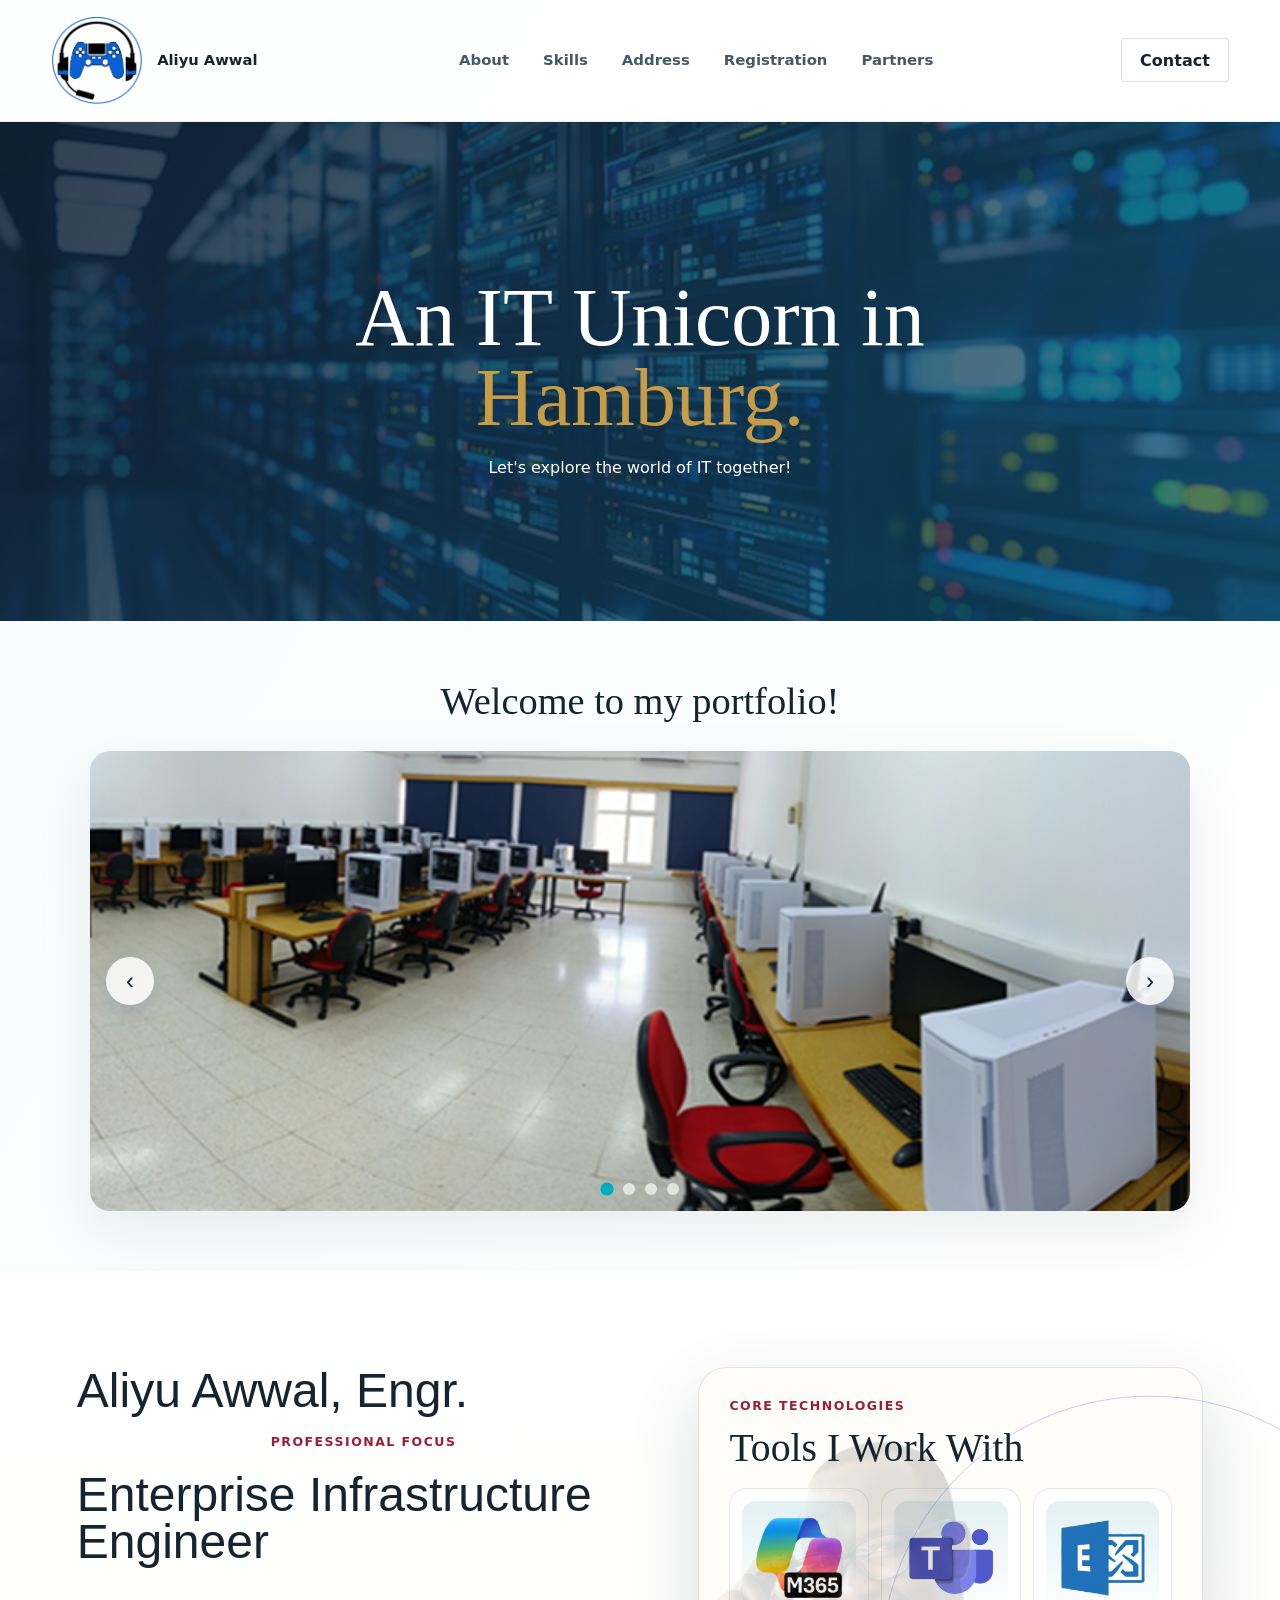
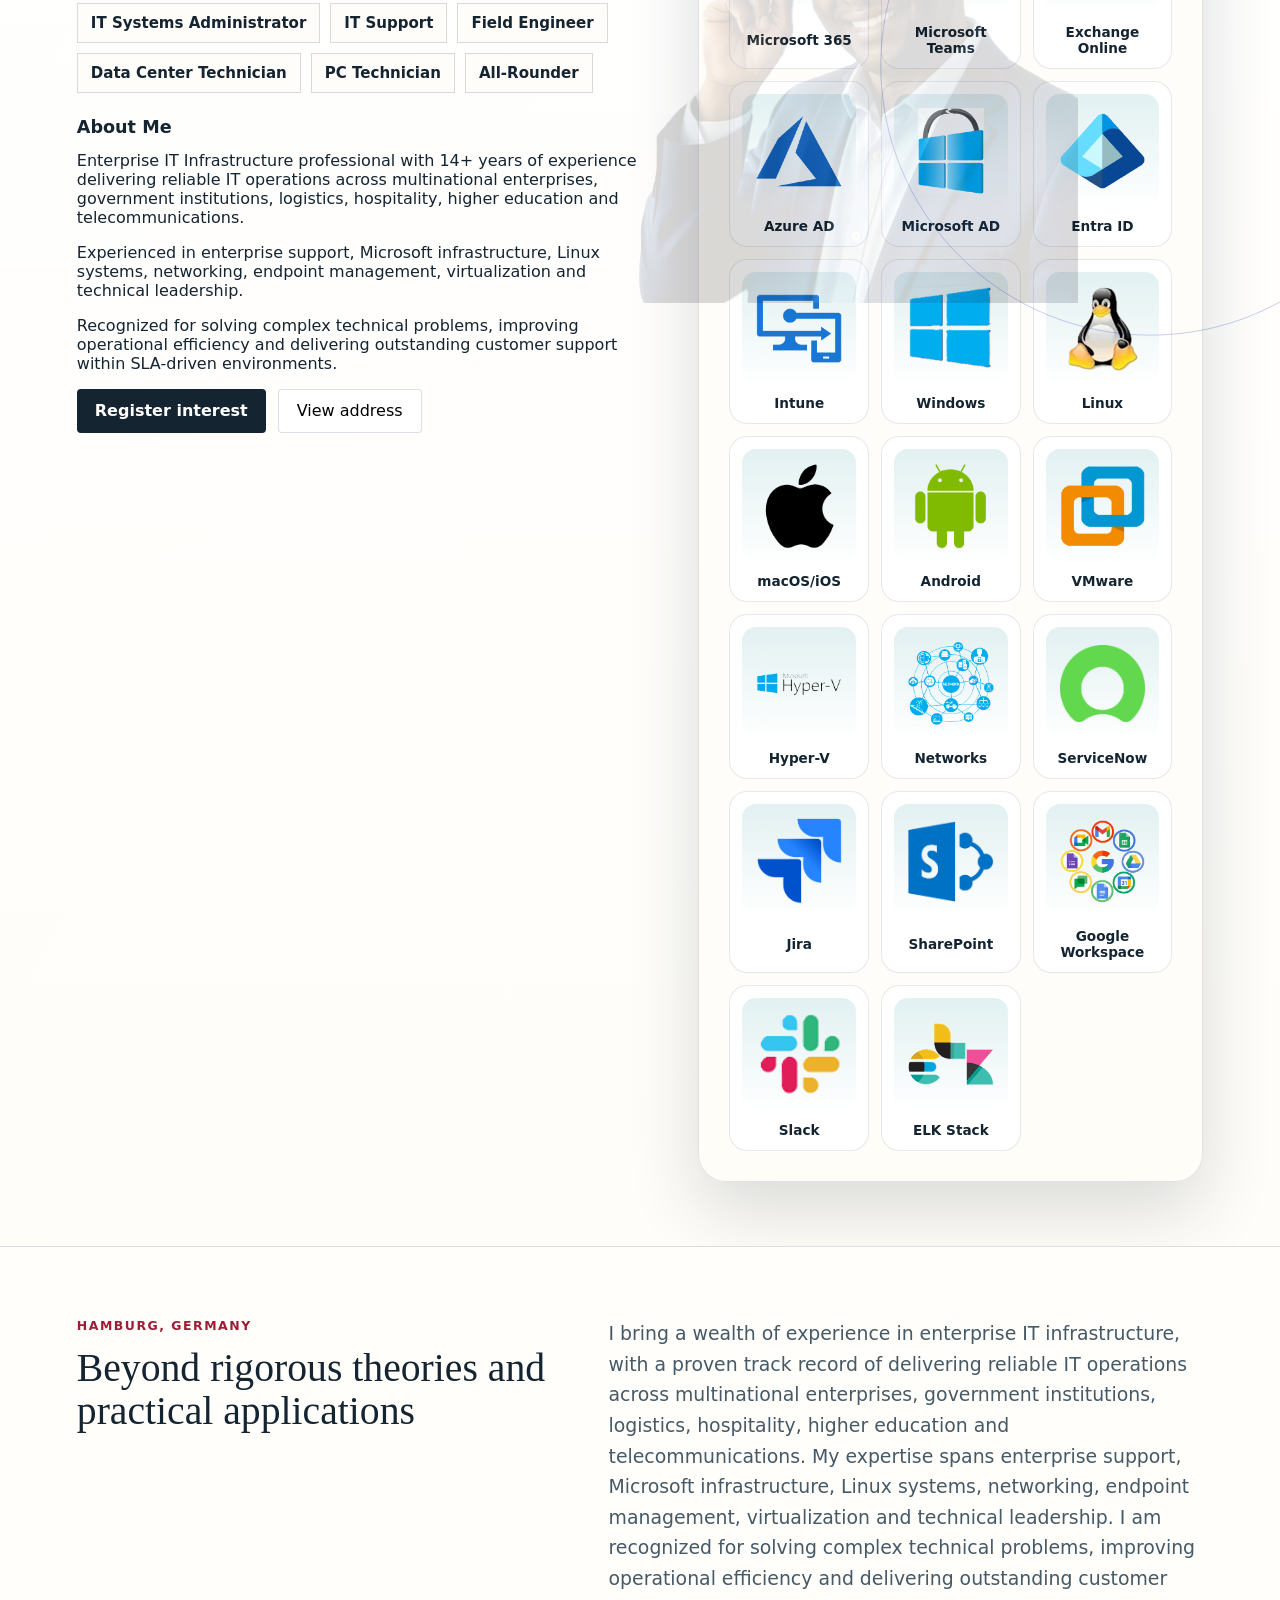
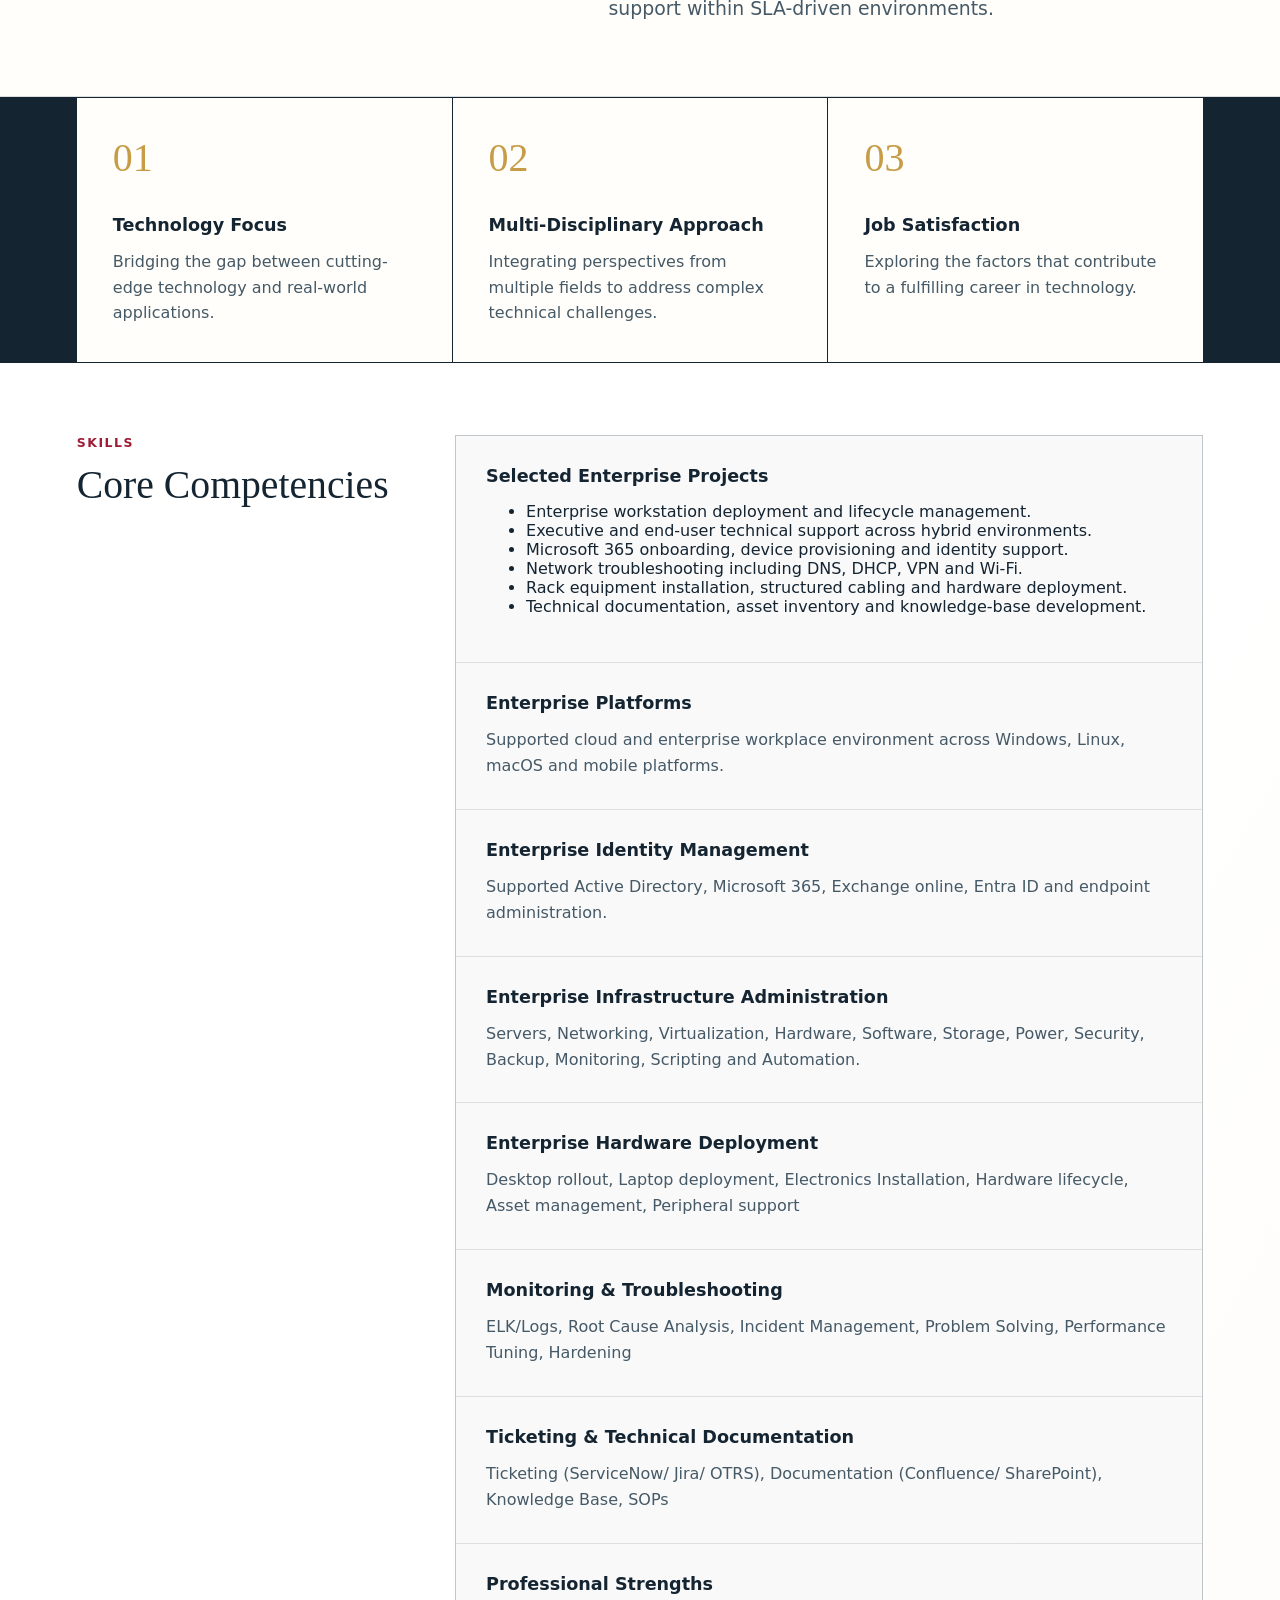
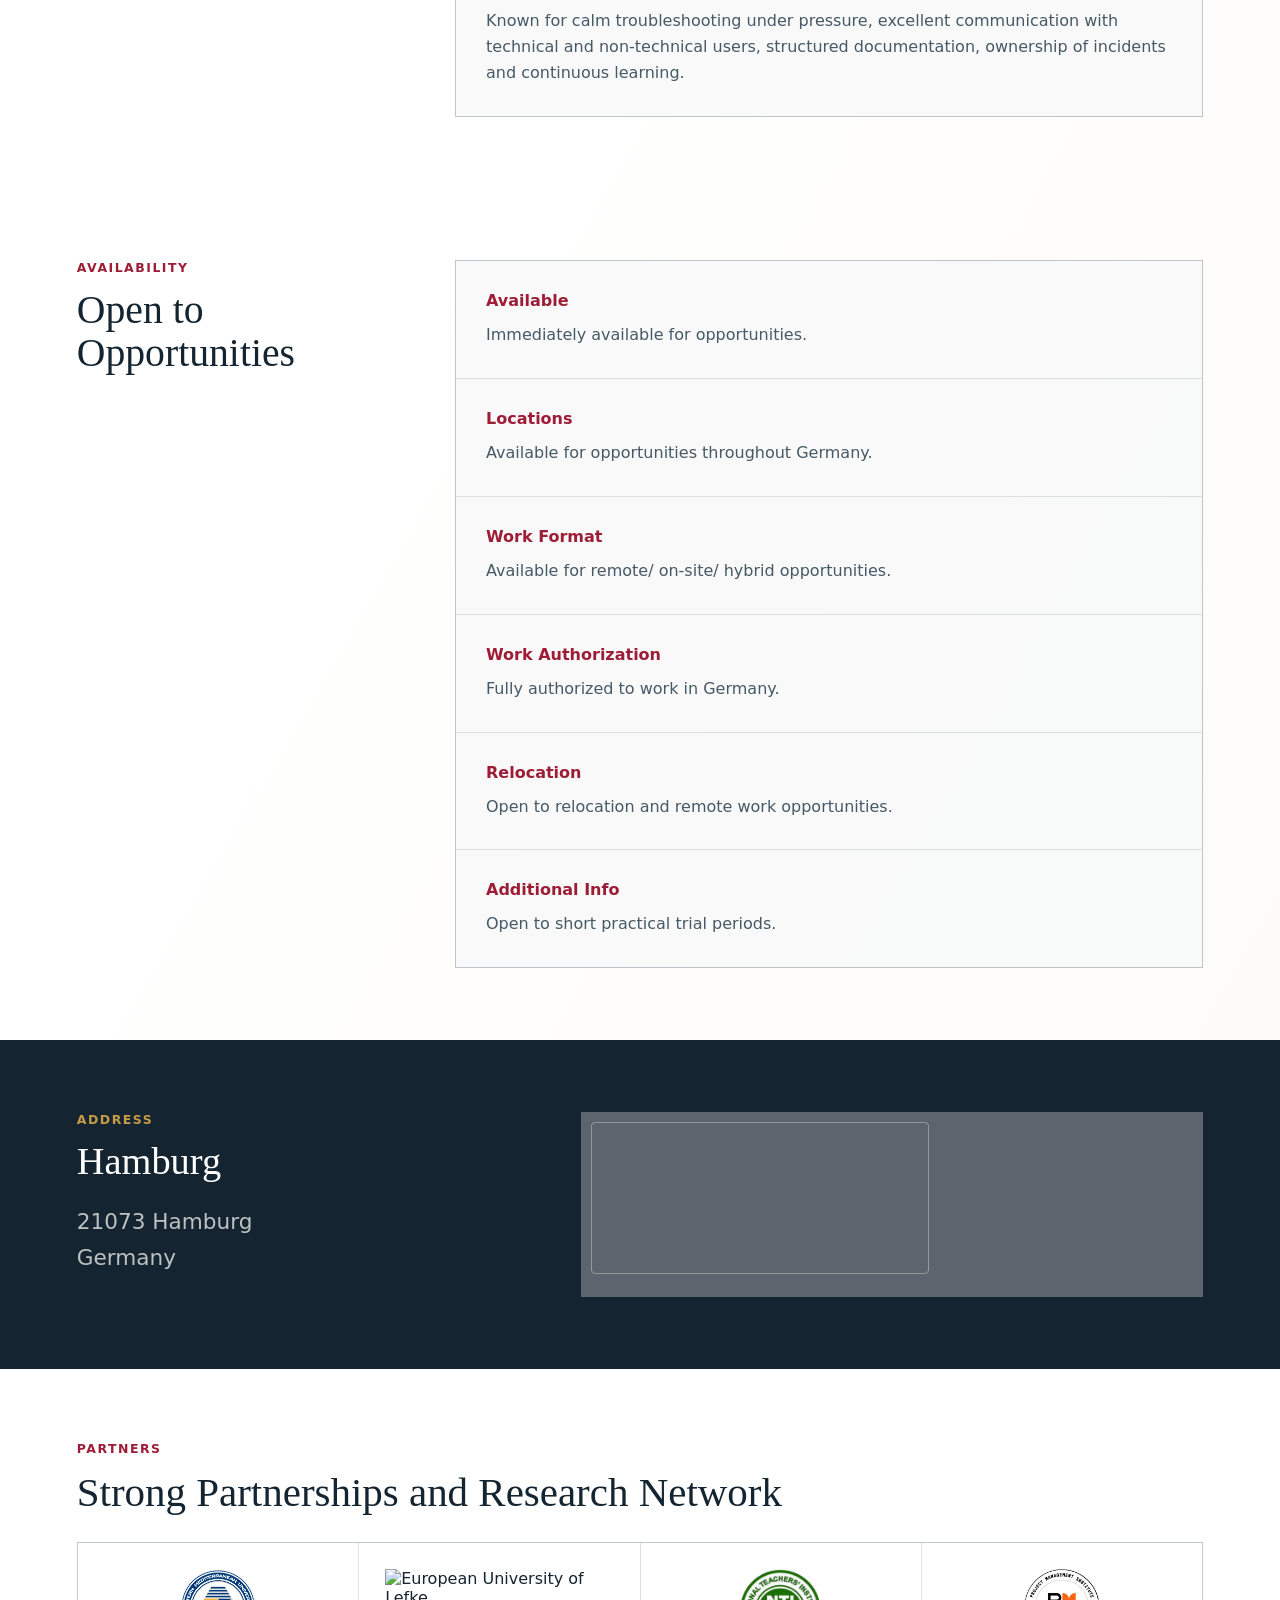
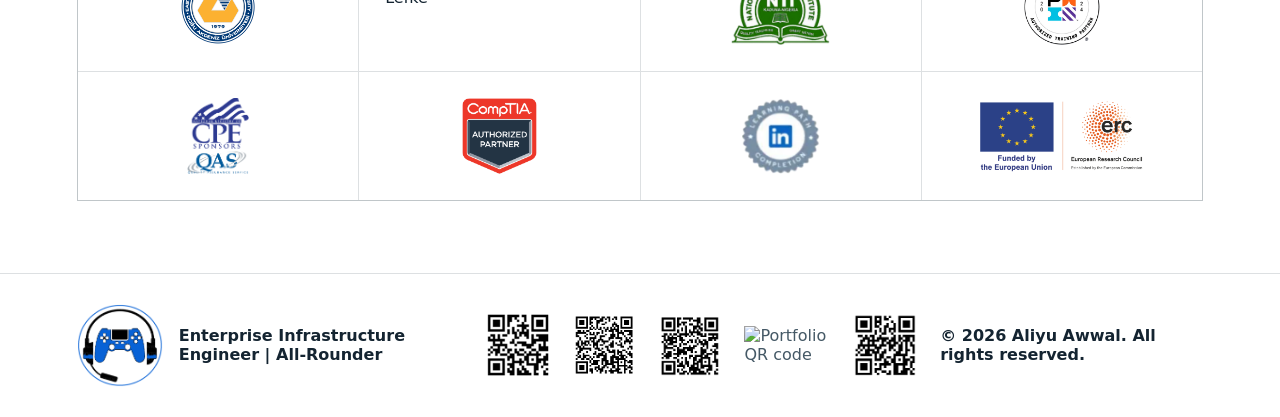
==== commit eae29939: "Add files via upload" ====
--- a/index.html
+++ b/index.html
@@ -397,8 +397,9 @@
       </div>
       <a href="mailto:aliyu.doas@gmail.com"><img src="assets/qrcodeemail.png" alt="Email QR code"></a>
       <a href="https://www.linkedin.com/in/aliyuawwal"><img src="assets/qrcodelinkedin.png" alt="LinkedIn QR code"></a>
-      <a href="https://github.com/aliyuawwal"><img src="assets/qrcodegithub.png" alt="GitHub QR code"></a>
-      <a href="tel:+1234567890"><img src="assets/qrcodephone.png" alt="Phone QR code"></a>
+      <a href="https://github.com/calmadini"><img src="assets/qrcodegithub.png" alt="GitHub QR code"></a>
+      <a href="https://calmadini.github.io/aliyuawwal/"><img src="assets/qrcodeportfolio.png" alt="Portfolio QR code"></a>
+      <a href="tel:+4915567002132"><img src="assets/qrcodephone.png" alt="Phone QR code"></a>
 
       <div><p>&copy; 2026 Aliyu Awwal. All rights reserved.</p></div>
     </footer>
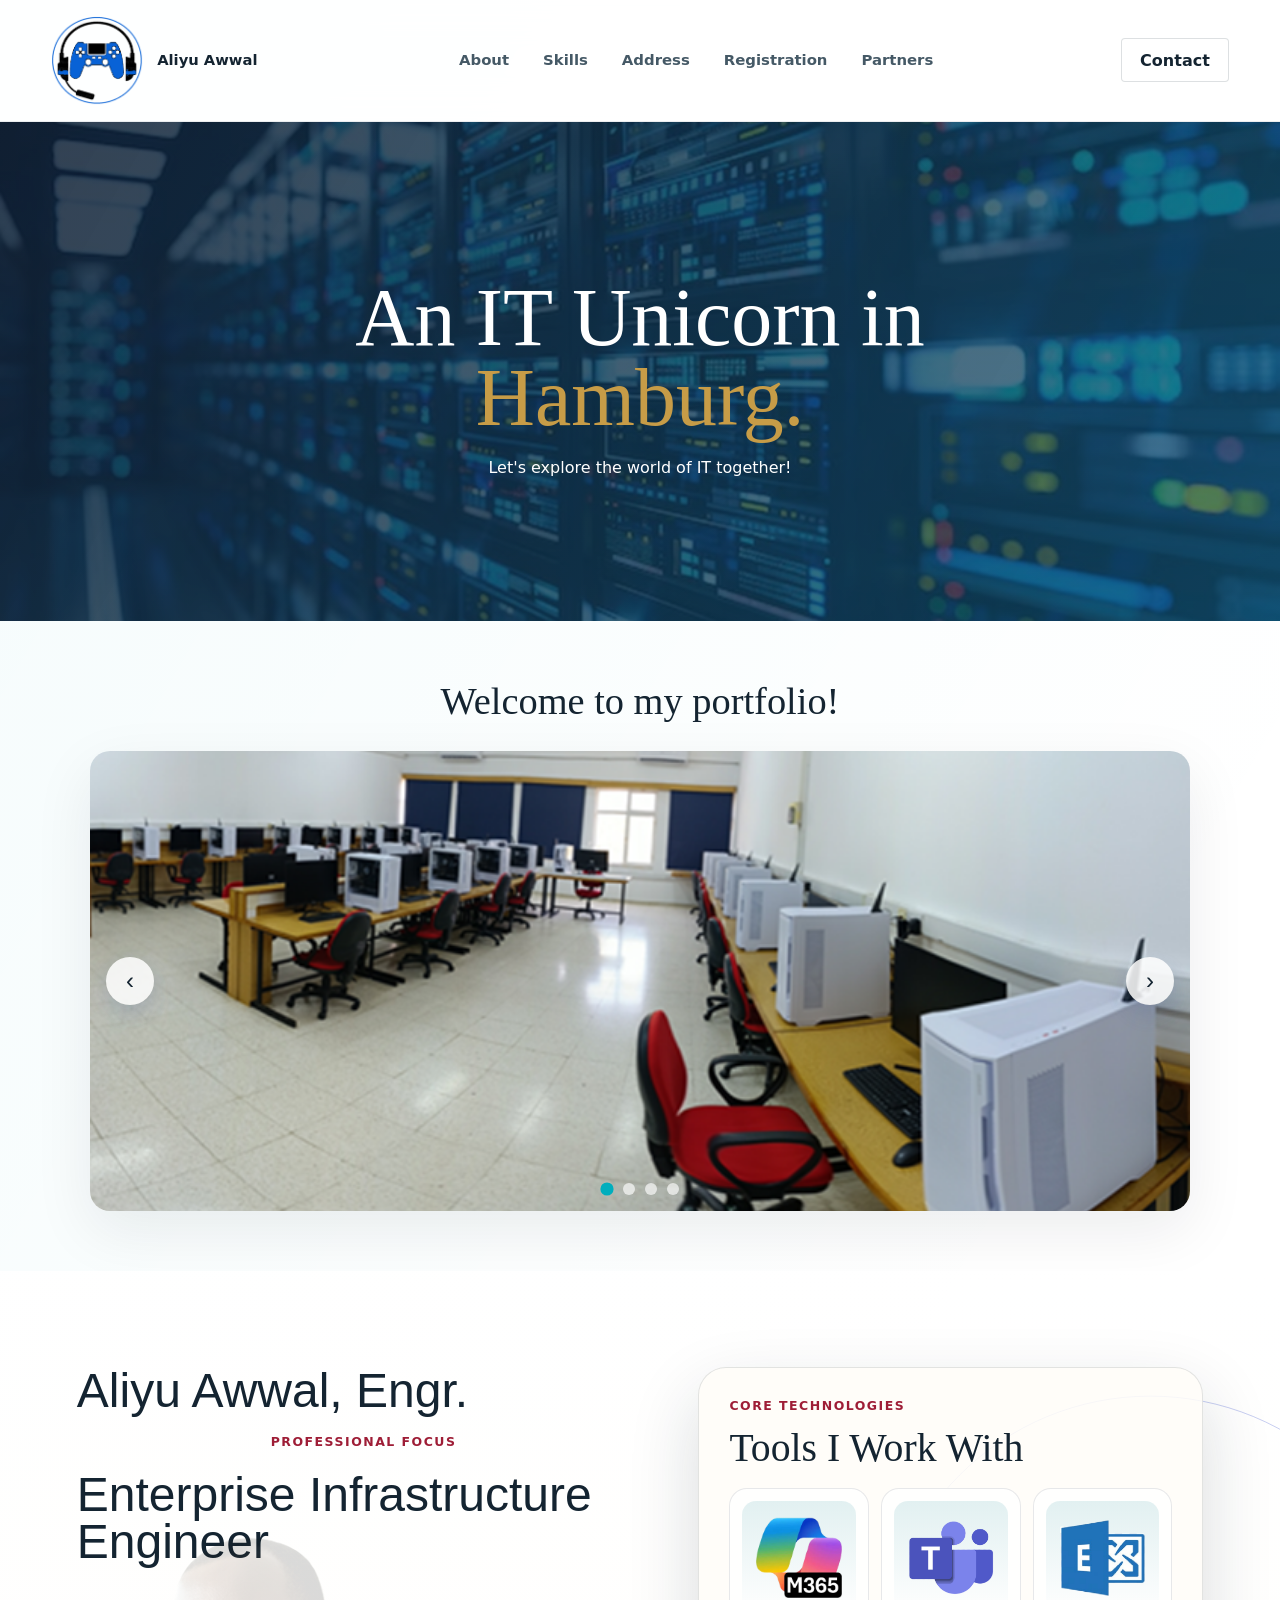
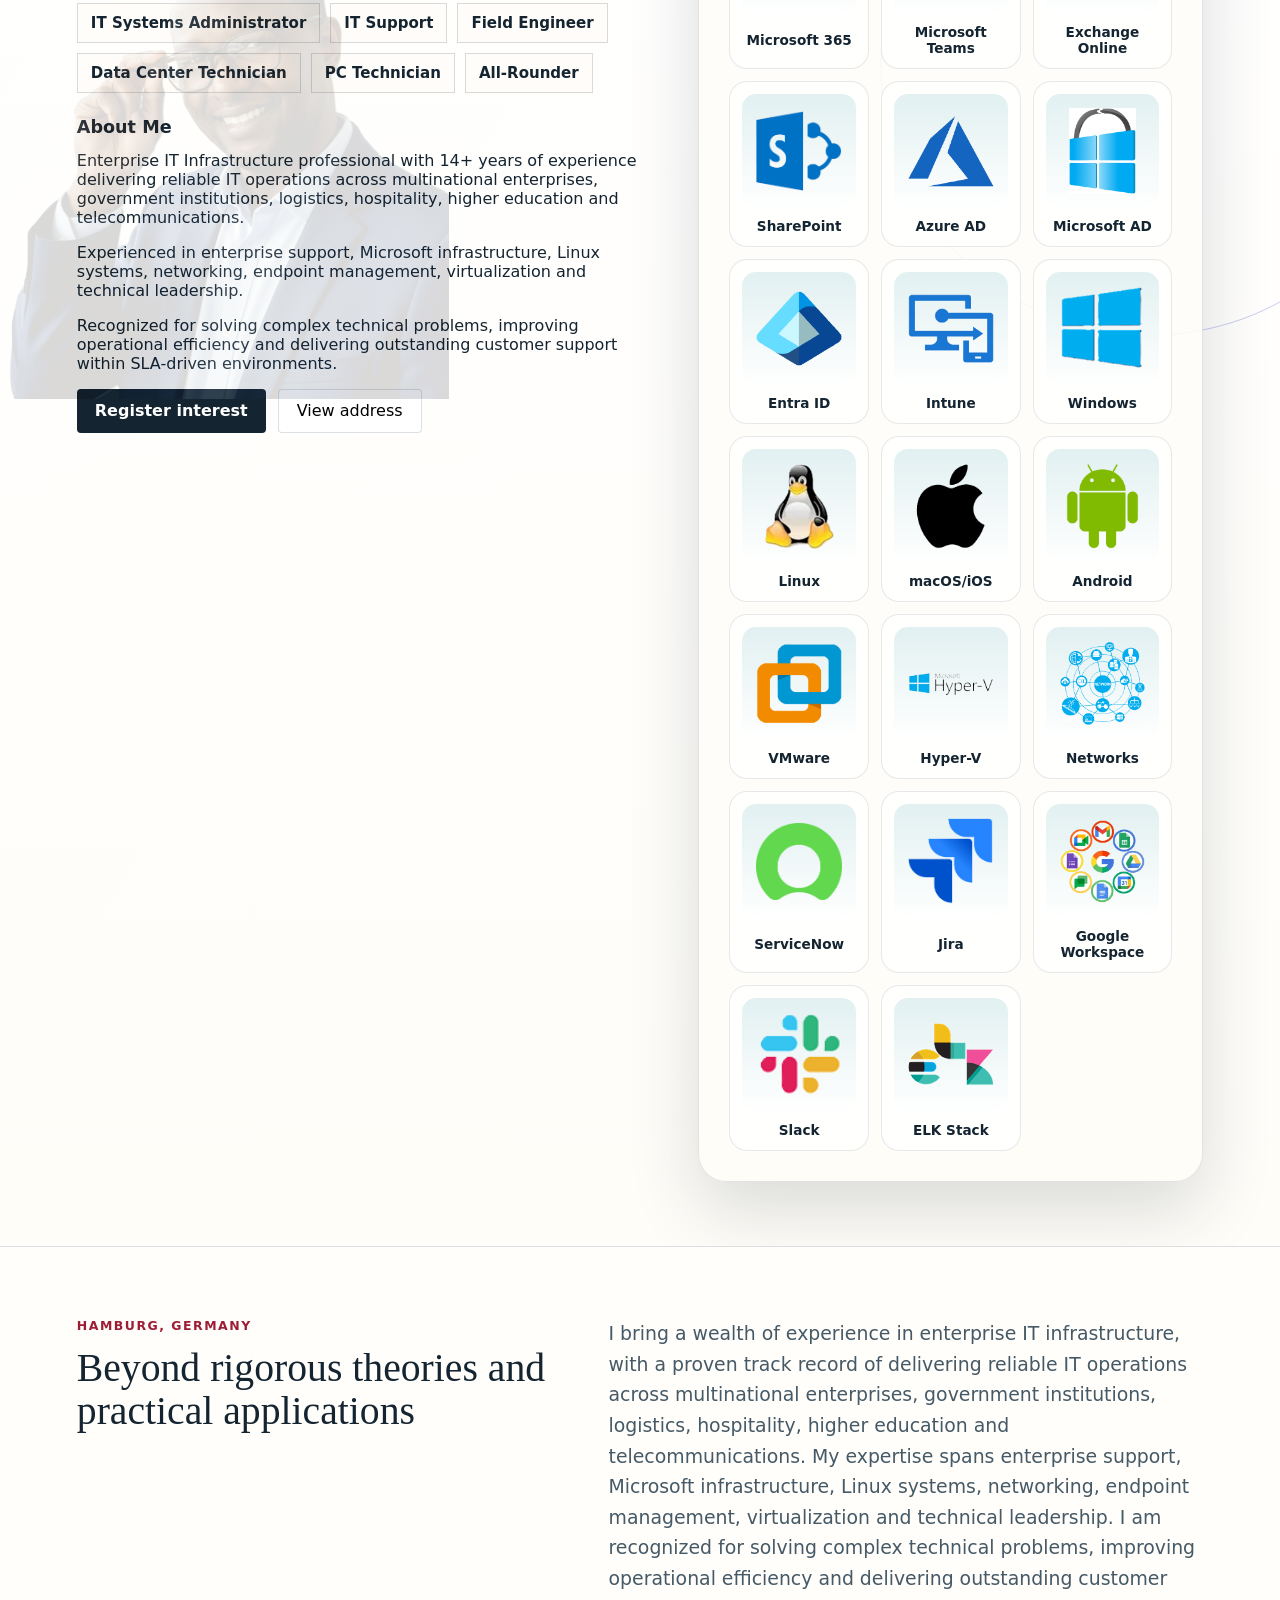
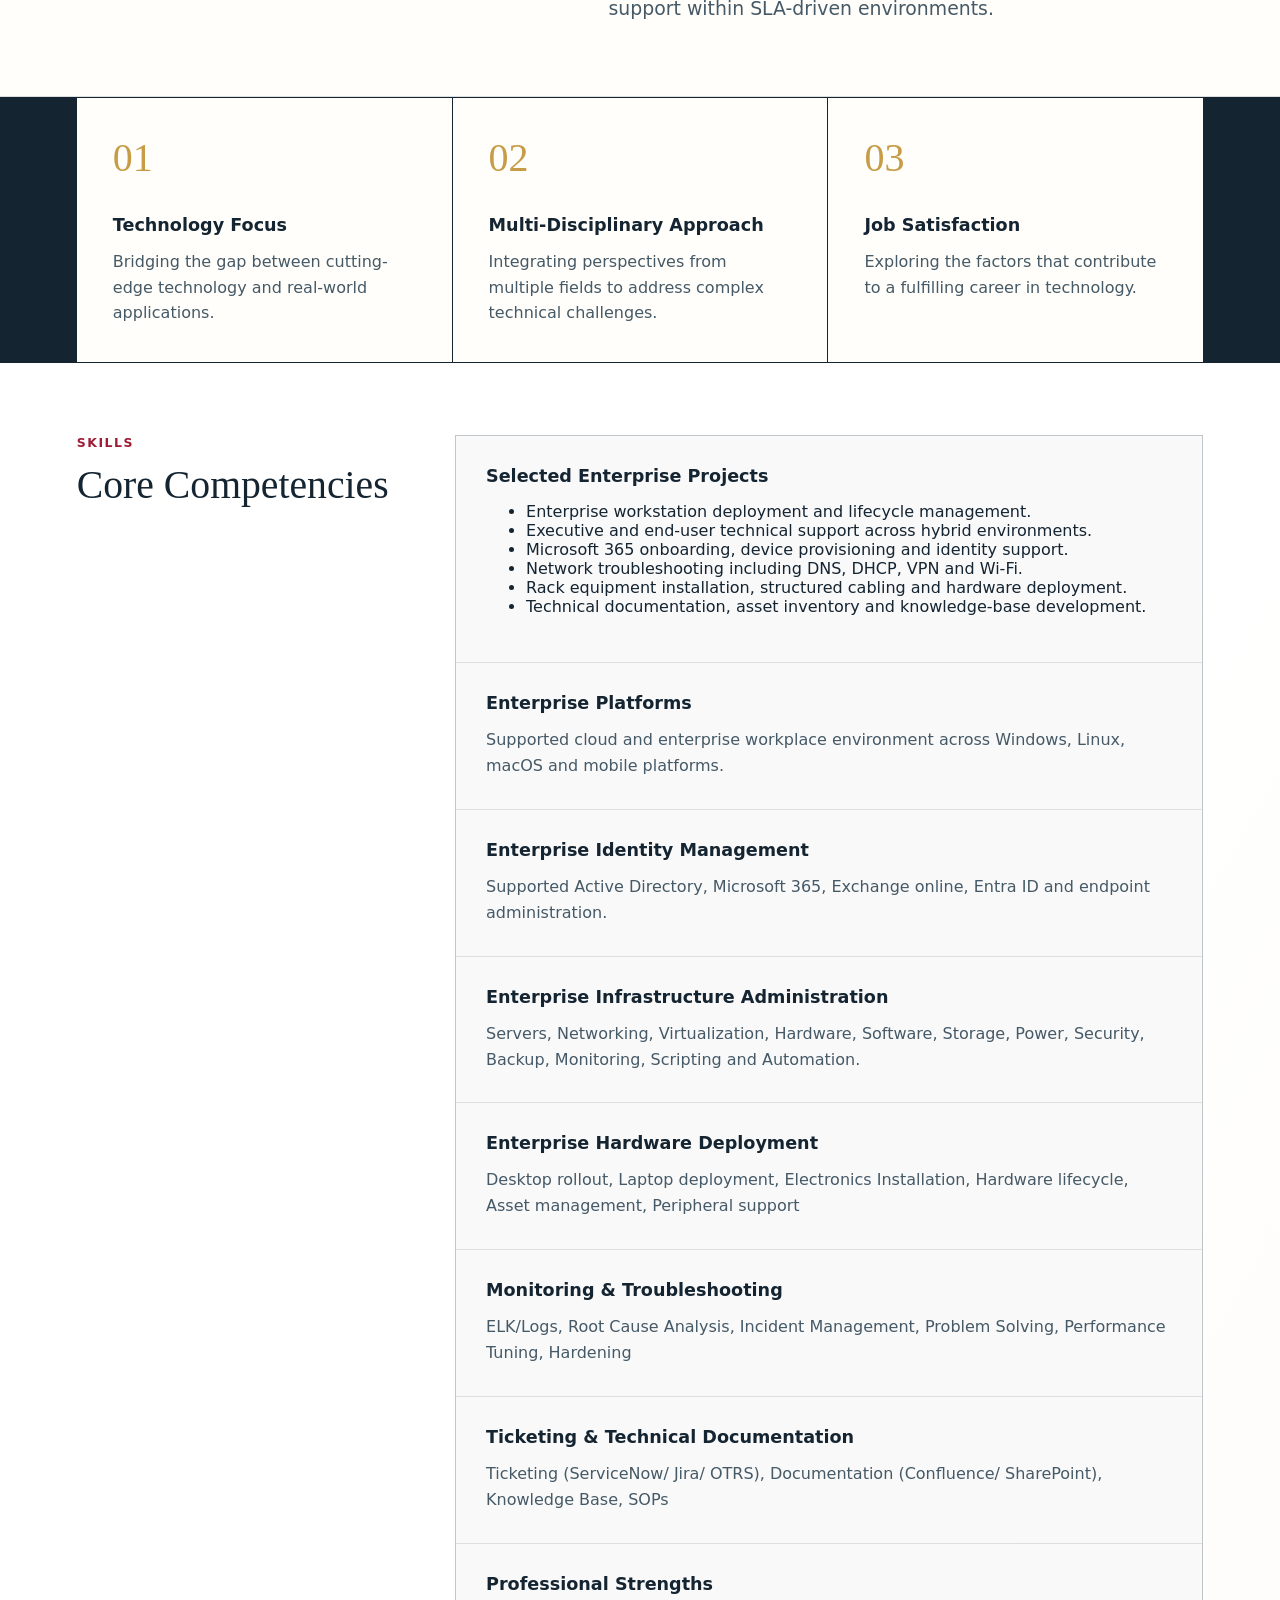
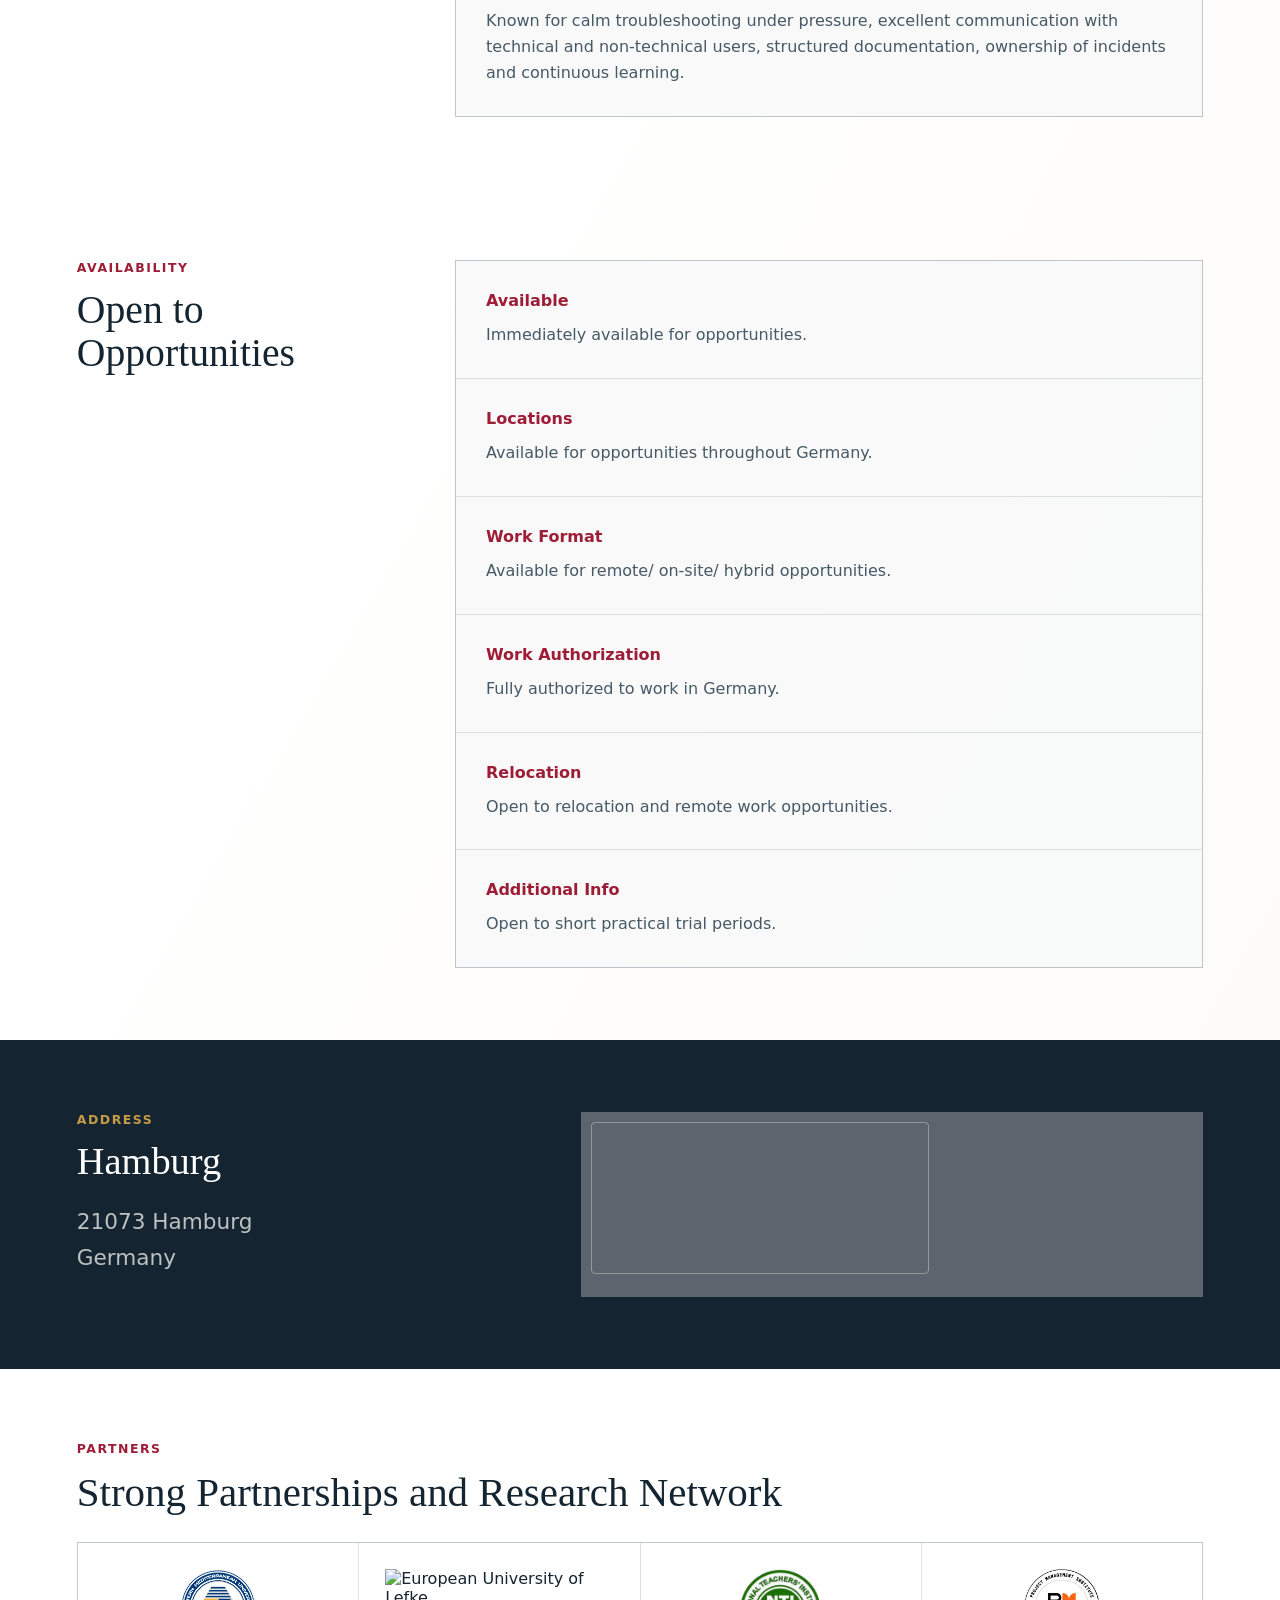
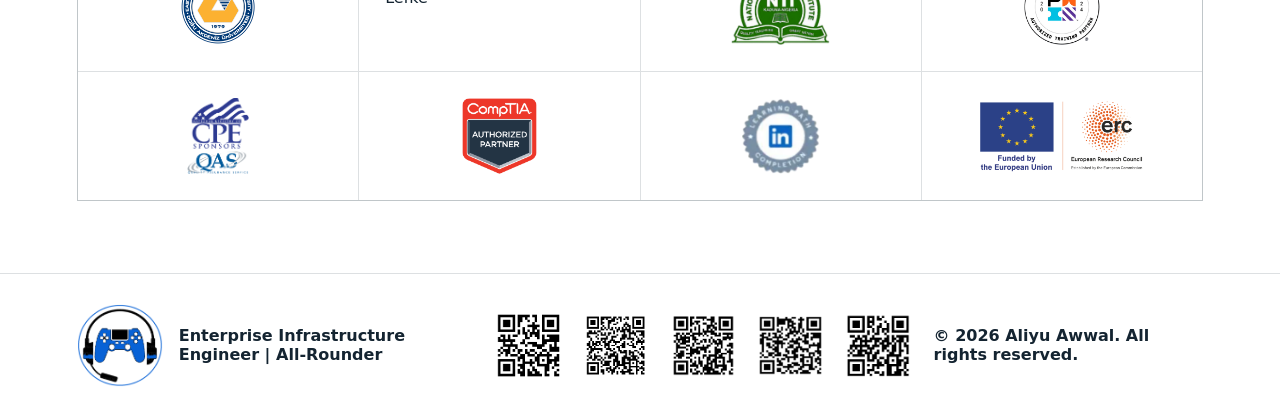
==== commit 7188d9c4: "Add files via upload" ====
--- a/index.html
+++ b/index.html
@@ -75,10 +75,11 @@
 
     <main id="top">
       <section class="hero" aria-labelledby="hero-title">
-        <div class="hero-art" aria-hidden="true">
+        
+        <div class="hero-content">
+          <div class="hero-art" aria-hidden="true">
           <img src="assets/photo.png" alt="Aliyu Awwal">
         </div>
-        <div class="hero-content">
           <h1 id="hero-title">Aliyu Awwal, Engr.</h1>
           <div class="hero-meta" aria-label="Professional details">
             <div class="hero-role">
@@ -115,15 +116,19 @@
               <img src="assets/m365.png" alt="Microsoft 365">
               <span>Microsoft 365</span>
             </a>
-            <a class="tech-card" href="https://www.microsoft.com/en-us/microsoft-365/business" target="_blank" rel="noreferrer">
+            <a class="tech-card" href="https://www.microsoft.com/en-us/microsoft-teams/group-chat-software" target="_blank" rel="noreferrer">
               <img src="assets/teams.png" alt="Microsoft Teams">
               <span>Microsoft Teams</span>
             </a>
-            <a class="tech-card" href="https://www.microsoft.com/en-us/microsoft-365/exchange/compare-microsoft-exchange-online-plans" target="_blank" rel="noreferrer">
+            <a class="tech-card" href="https://www.microsoft.com/en-us/microsoft-365/exchange/email/" target="_blank" rel="noreferrer">
               <img src="assets/exchange.png" alt="Exchange Online">
               <span>Exchange Online</span>
             </a>
-            <a class="tech-card" href="https://learn.microsoft.com/en-us/azure/active-directory/" target="_blank" rel="noreferrer">
+            <a class="tech-card" href="https://www.microsoft.com/en-us/microsoft-365/sharepoint/collaboration" target="_blank" rel="noreferrer">
+              <img src="assets/sharepoint.png" alt="SharePoint">
+              <span>SharePoint</span>
+            </a>
+            <a class="tech-card" href="https://azure.microsoft.com/en-us" target="_blank" rel="noreferrer">
               <img src="assets/azure.png" alt="Azure Active Directory">
               <span>Azure AD</span>
             </a>
@@ -131,15 +136,15 @@
               <img src="assets/activedirectory.png" alt="Active Directory">
               <span>Microsoft AD</span>
             </a>
-            <a class="tech-card" href="https://learn.microsoft.com/en-us/entra/" target="_blank" rel="noreferrer">
+            <a class="tech-card" href="https://www.microsoft.com/en-us/security/business/identity-access/microsoft-entra-id" target="_blank" rel="noreferrer">
               <img src="assets/entraid.png" alt="Microsoft Entra ID">
               <span>Entra ID</span>
             </a>
-            <a class="tech-card" href="https://learn.microsoft.com/en-us/intune/" target="_blank" rel="noreferrer">
+            <a class="tech-card" href="https://www.microsoft.com/en-us/security/business/microsoft-intune" target="_blank" rel="noreferrer">
               <img src="assets/intune.png" alt="Microsoft Intune">
               <span>Intune</span>
             </a>
-            <a class="tech-card" href="https://learn.microsoft.com/en-us/windows/" target="_blank" rel="noreferrer">
+            <a class="tech-card" href="https://www.microsoft.com/en-us/windows" target="_blank" rel="noreferrer">
               <img src="assets/windows.png" alt="Windows">
               <span>Windows</span>
             </a>
@@ -147,7 +152,7 @@
               <img src="assets/linux.png" alt="Linux">
               <span>Linux</span>
             </a>
-            <a class="tech-card" href="https://www.apple.com/macos/" target="_blank" rel="noreferrer">
+            <a class="tech-card" href="https://www.apple.com/" target="_blank" rel="noreferrer">
               <img src="assets/apple.png" alt="apple">
               <span>macOS/iOS</span>
             </a>
@@ -175,15 +180,12 @@
               <img src="assets/jira.png" alt="Jira">
               <span>Jira</span>
             </a>
-            <a class="tech-card" href="https://www.microsoft.com/en-us/microsoft-365/sharepoint/collaboration" target="_blank" rel="noreferrer">
-              <img src="assets/sharepoint.png" alt="SharePoint">
-              <span>SharePoint</span>
-            </a>
+            
             <a class="tech-card" href="https://workspace.google.com/" target="_blank" rel="noreferrer">
               <img src="assets/googleworkspace.png" alt="Google Workspace">
               <span>Google Workspace</span>
             </a>
-            <a class="tech-card" href="https://www.microsoft.com/en-us/microsoft-365/sharepoint/collaboration" target="_blank" rel="noreferrer">
+            <a class="tech-card" href="https://slack.com/" target="_blank" rel="noreferrer">
               <img src="assets/slack.png" alt="Slack">
               <span>Slack</span>
             </a>
@@ -377,13 +379,27 @@
           <h2 id="partners-title">Strong Partnerships and Research Network</h2>
         </div>
         <div class="logo-wall">
-          <img src="assets/emu.png" alt="Eastern Mediterranean University">
-          <img src="assets/eul.png" alt="European University of Lefke">
-          <img src="assets/nti.png" alt="National Teachers' Institute">
-          <img src="assets/pmis.png" alt="Project Management Institute Switzerland">
-          <img src="assets/qas.png" alt="QAS Self Study">
-          <img src="assets/comptia.png" alt="CompTIA">
-          <img src="assets/linkedin.png" alt="LinkedIn">
+          <a href="https://www.emu.edu.tr/" target="_blank" rel="noopener noreferrer">
+            <img src="assets/emu.png" alt="Eastern Mediterranean University">
+          </a>
+          <a href="https://www.eul.edu.tr/" target="_blank" rel="noopener noreferrer">
+            <img src="assets/eul.png" alt="European University of Lefke">
+          </a>
+          <a href="https://www.nti.edu.ng/" target="_blank" rel="noopener noreferrer">
+            <img src="assets/nti.png" alt="National Teachers' Institute">
+          </a>
+          <a href="https://www.pmi.org/" target="_blank" rel="noopener noreferrer">
+            <img src="assets/pmis.png" alt="Project Management Institute Switzerland">
+          </a>
+          <a href="https://www.nasbaregistry.org/preparing-to-apply/qas-self-study" target="_blank" rel="noopener noreferrer">
+            <img src="assets/qas.png" alt="QAS Self Study">
+          </a>
+          <a href="https://www.comptia.org/" target="_blank" rel="noopener noreferrer">
+            <img src="assets/comptia.png" alt="CompTIA">
+          </a>
+          <a href="https://www.linkedin.com/" target="_blank" rel="noopener noreferrer">
+            <img src="assets/linkedin.png" alt="LinkedIn">
+          </a>
           <img src="assets/erc.png" alt="European Research Council">
         </div>
       </section>
--- a/styles.css
+++ b/styles.css
@@ -194,6 +194,7 @@
   border: 1px solid rgba(0, 35, 189, 0.22);
   border-radius: 50%;
   transform: translate(26%, -6%);
+  pointer-events: none;
 }
 
 .hero-art {
@@ -209,6 +210,11 @@
 .hero-content {
   position: relative;
   max-width: 980px;
+}
+
+.tech-panel {
+  position: relative;
+  z-index: 1;
 }
 
 .hero-content h1,
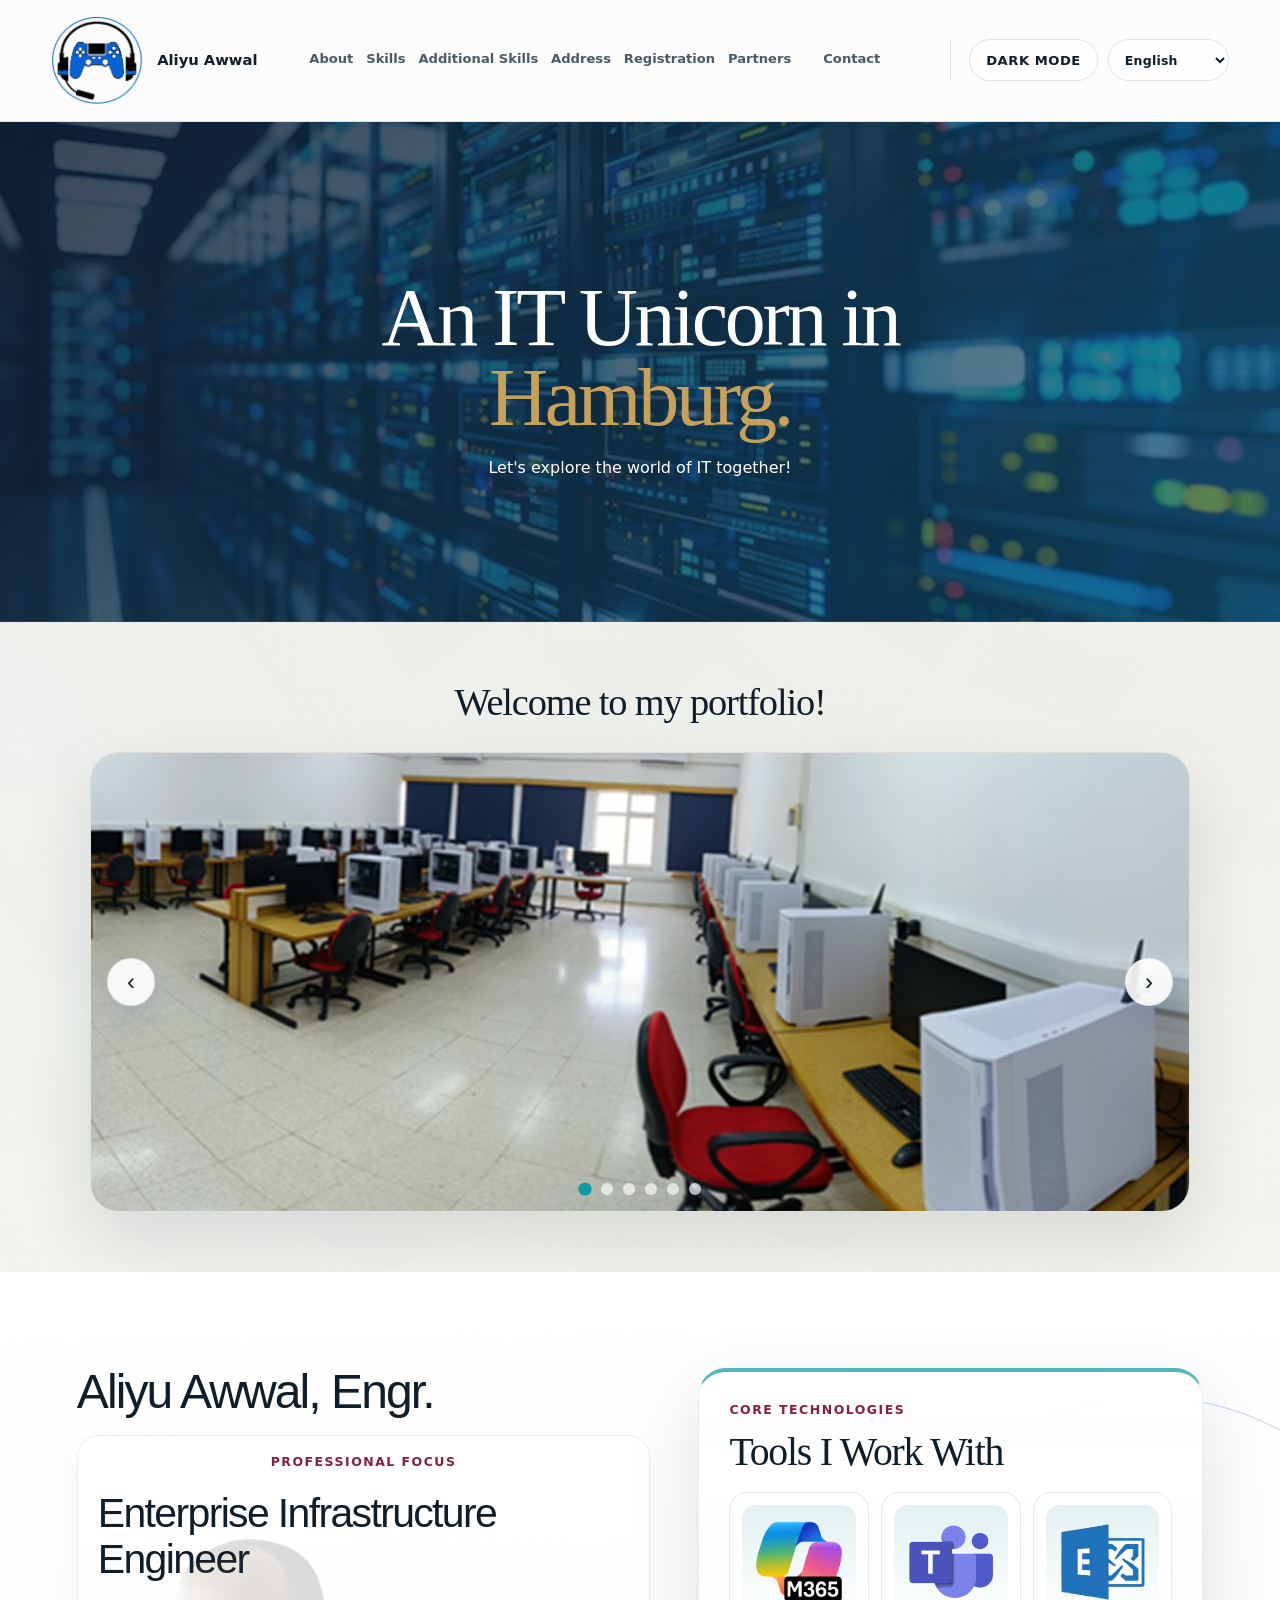
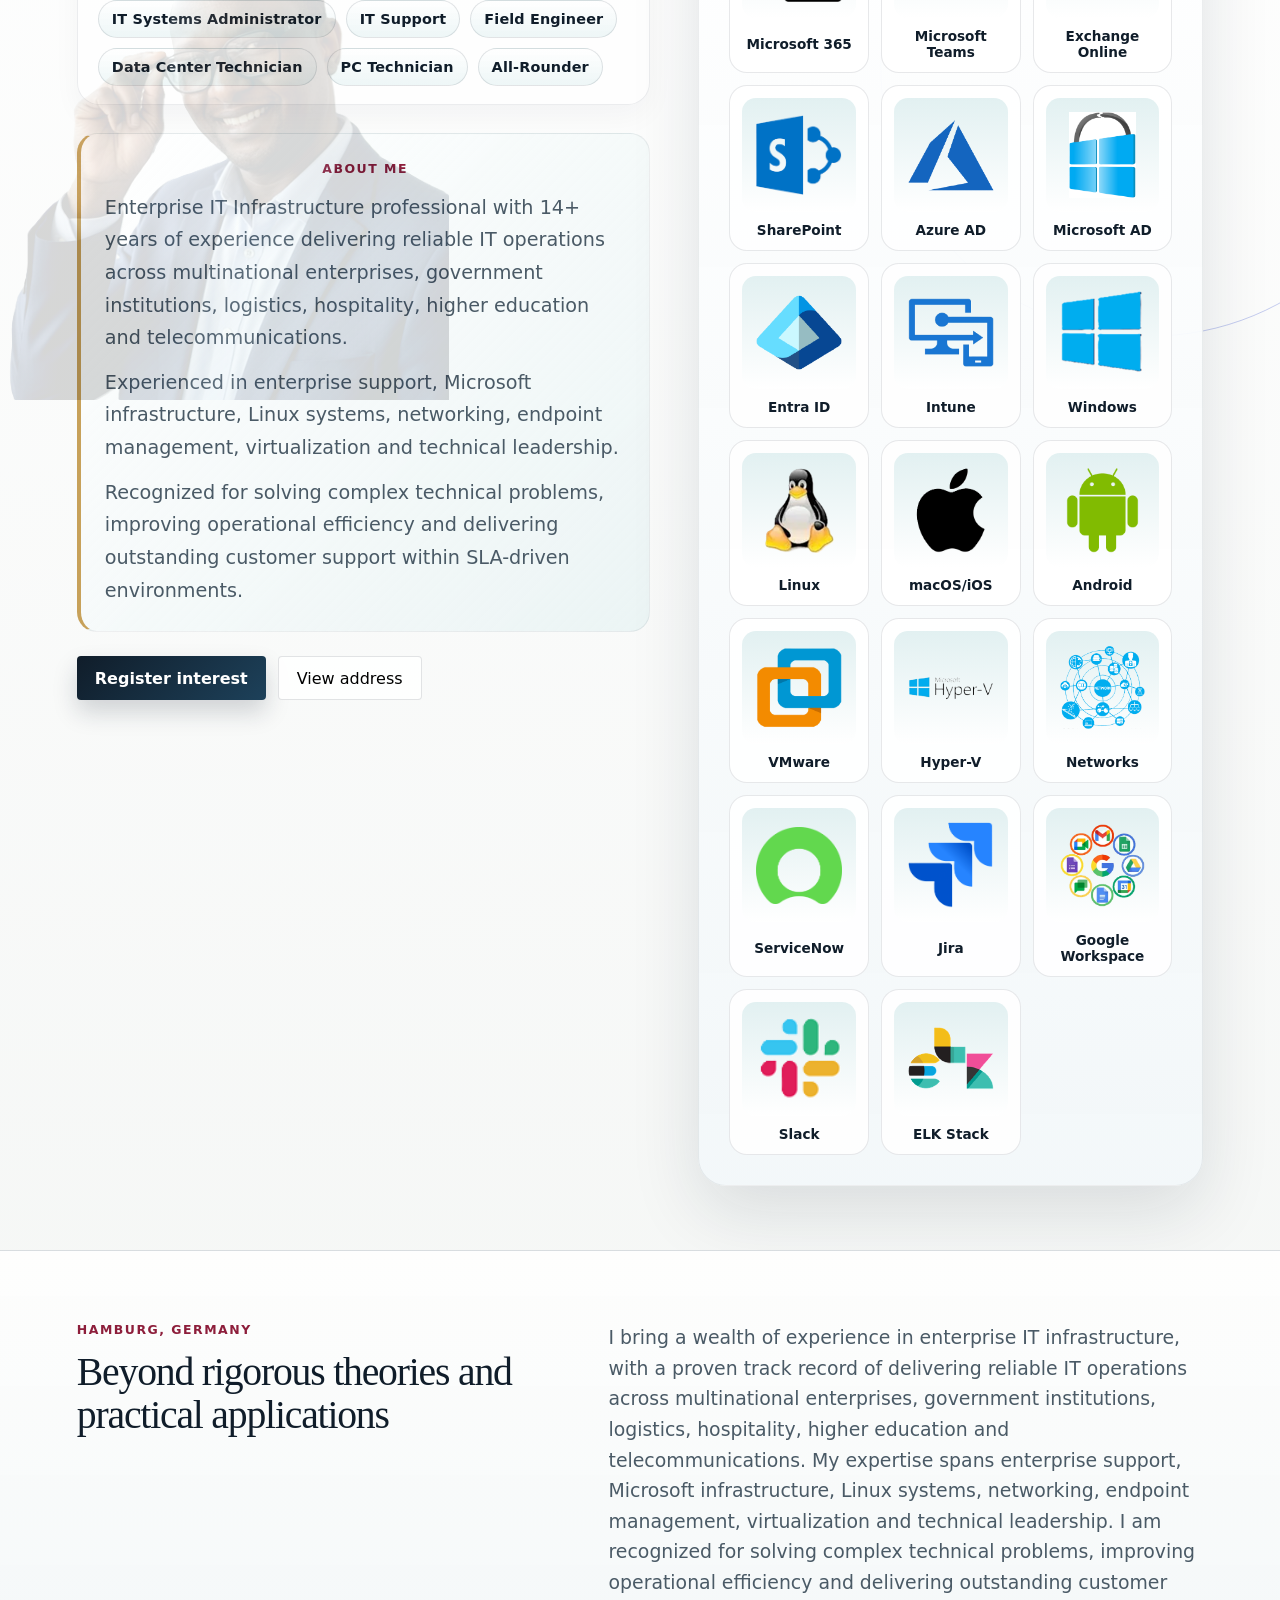
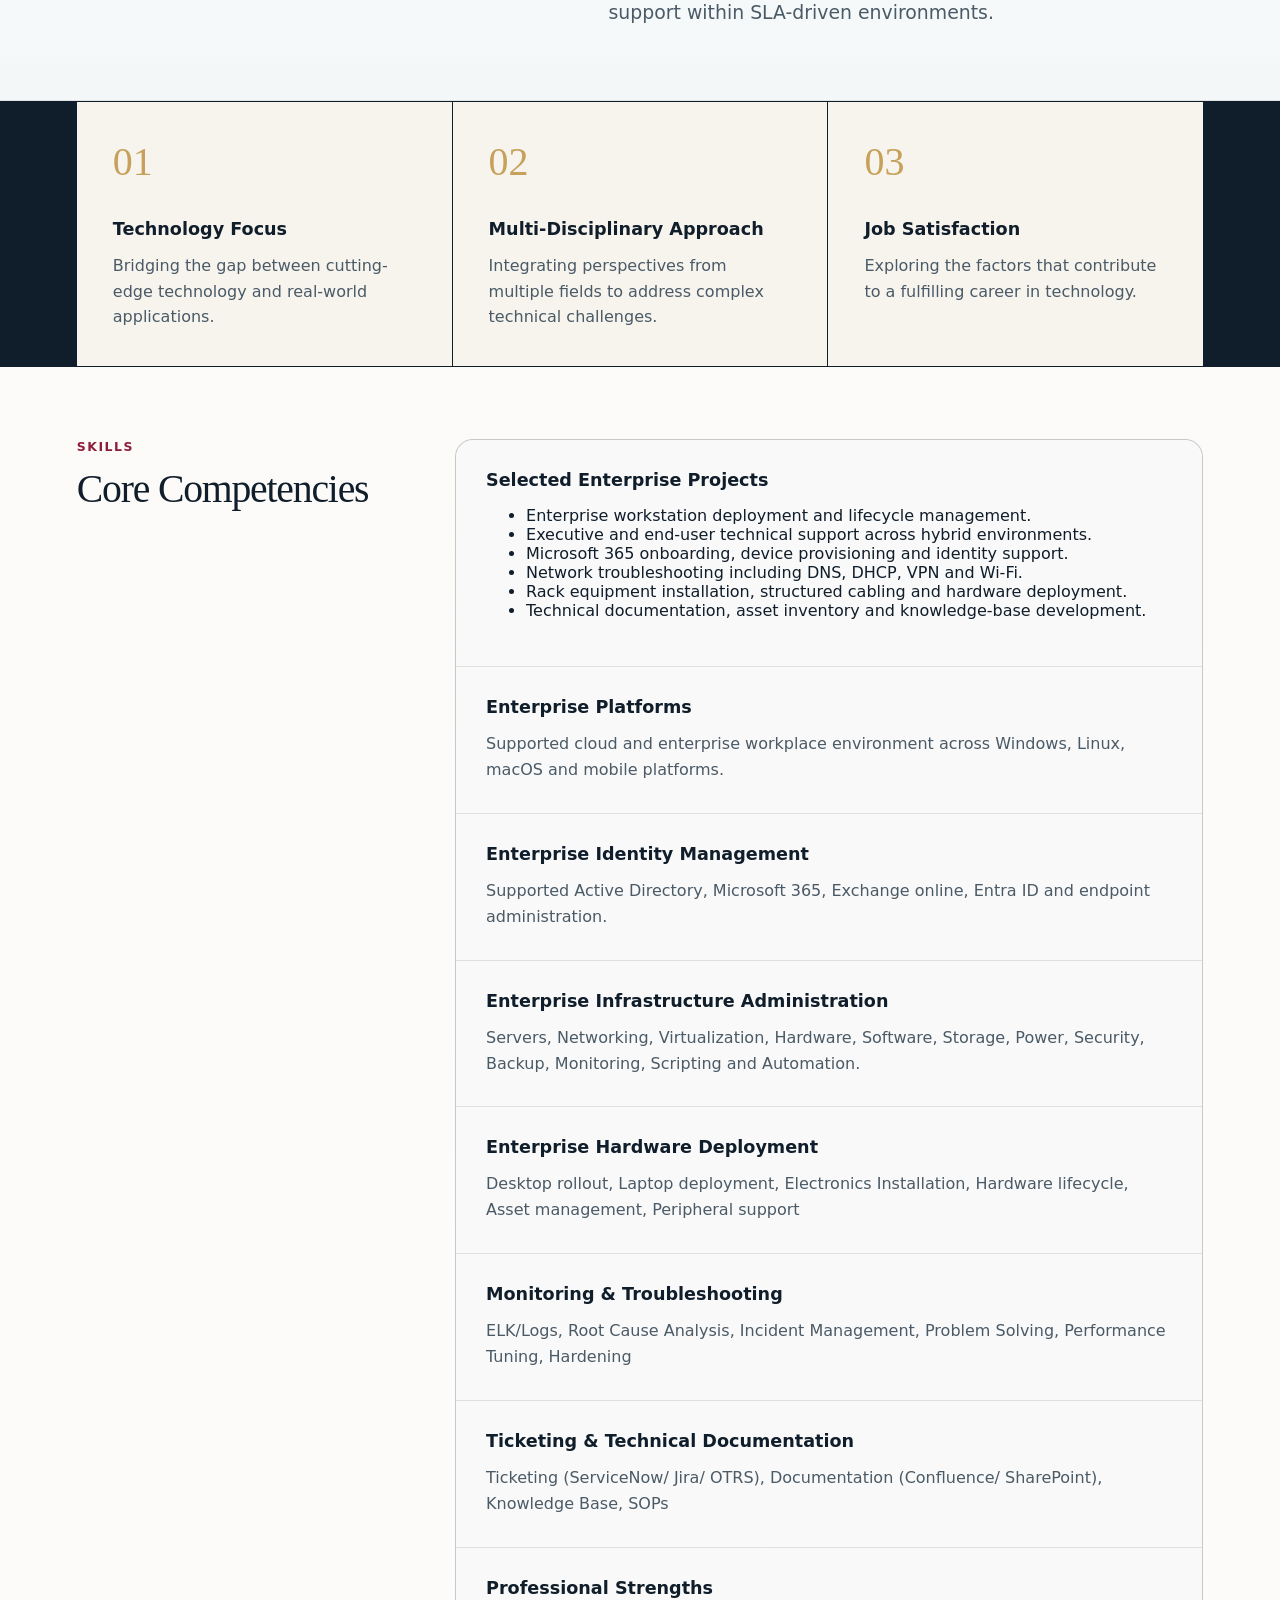
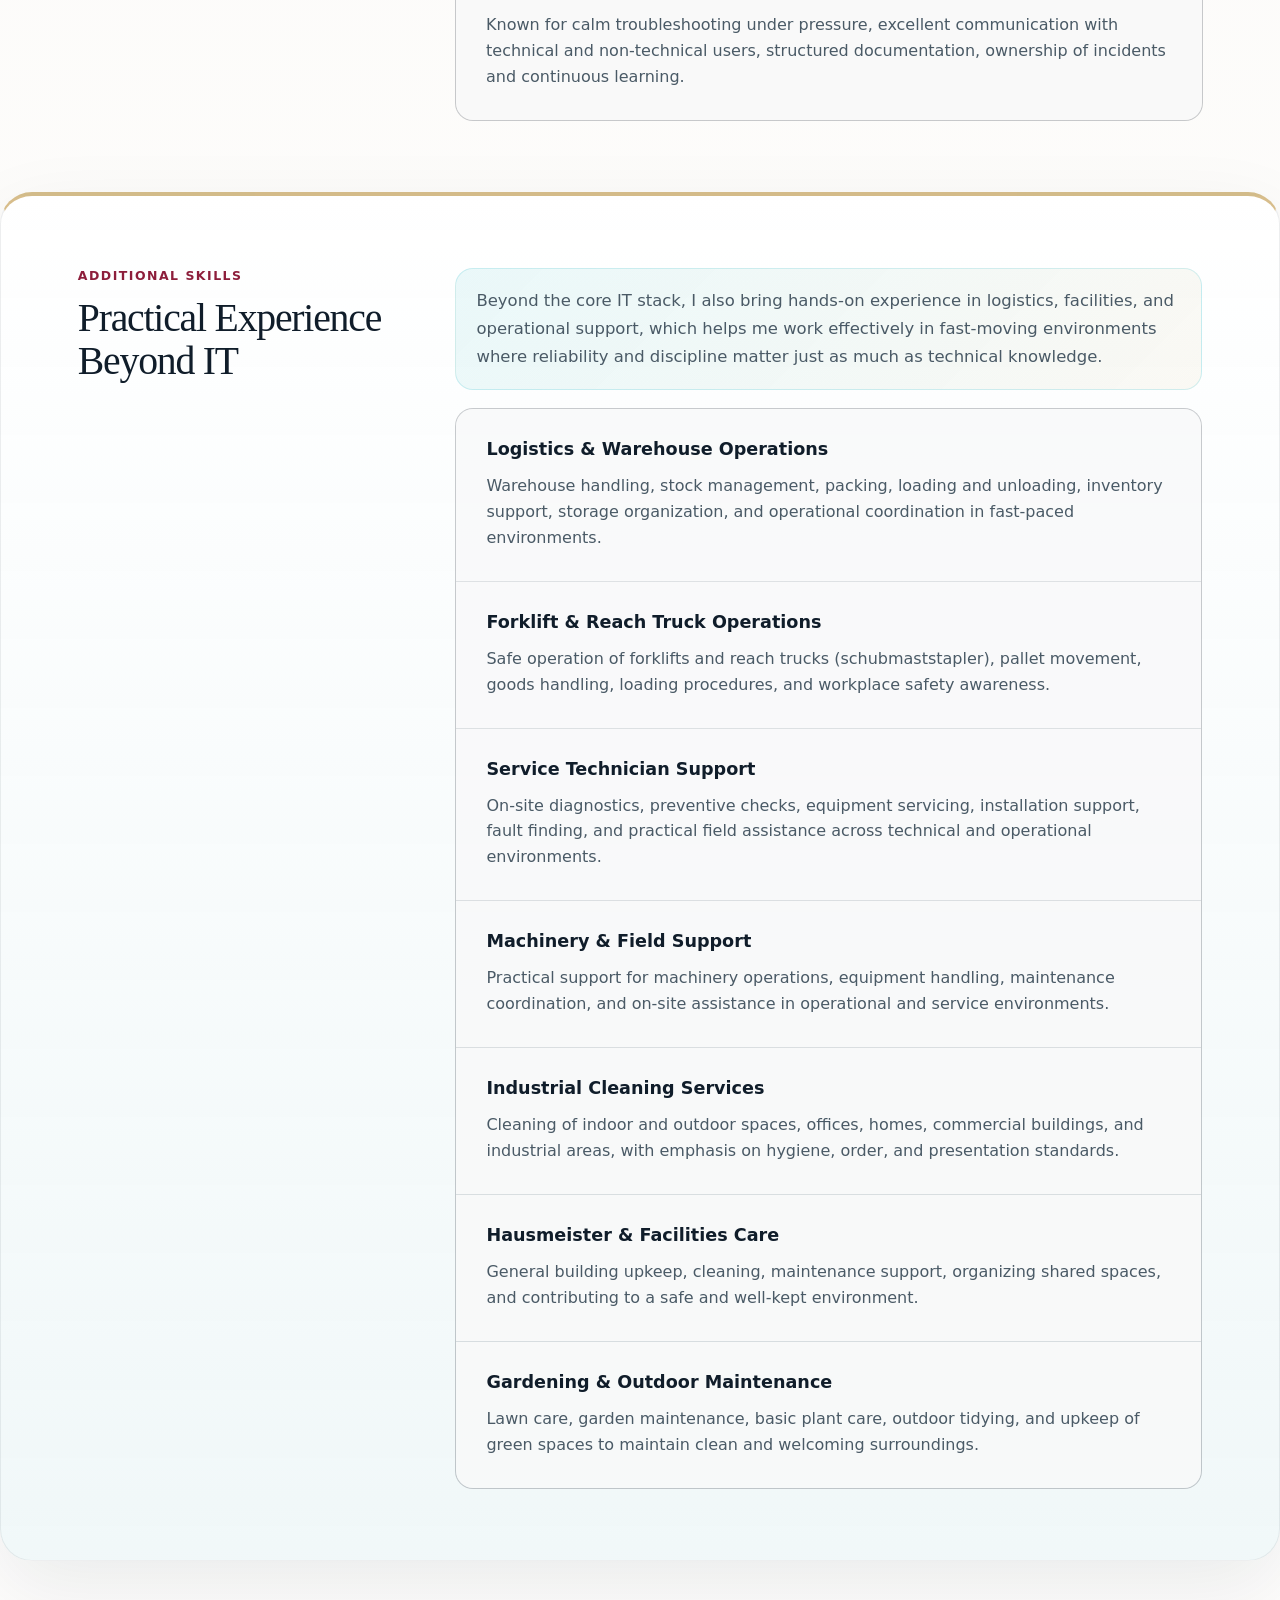
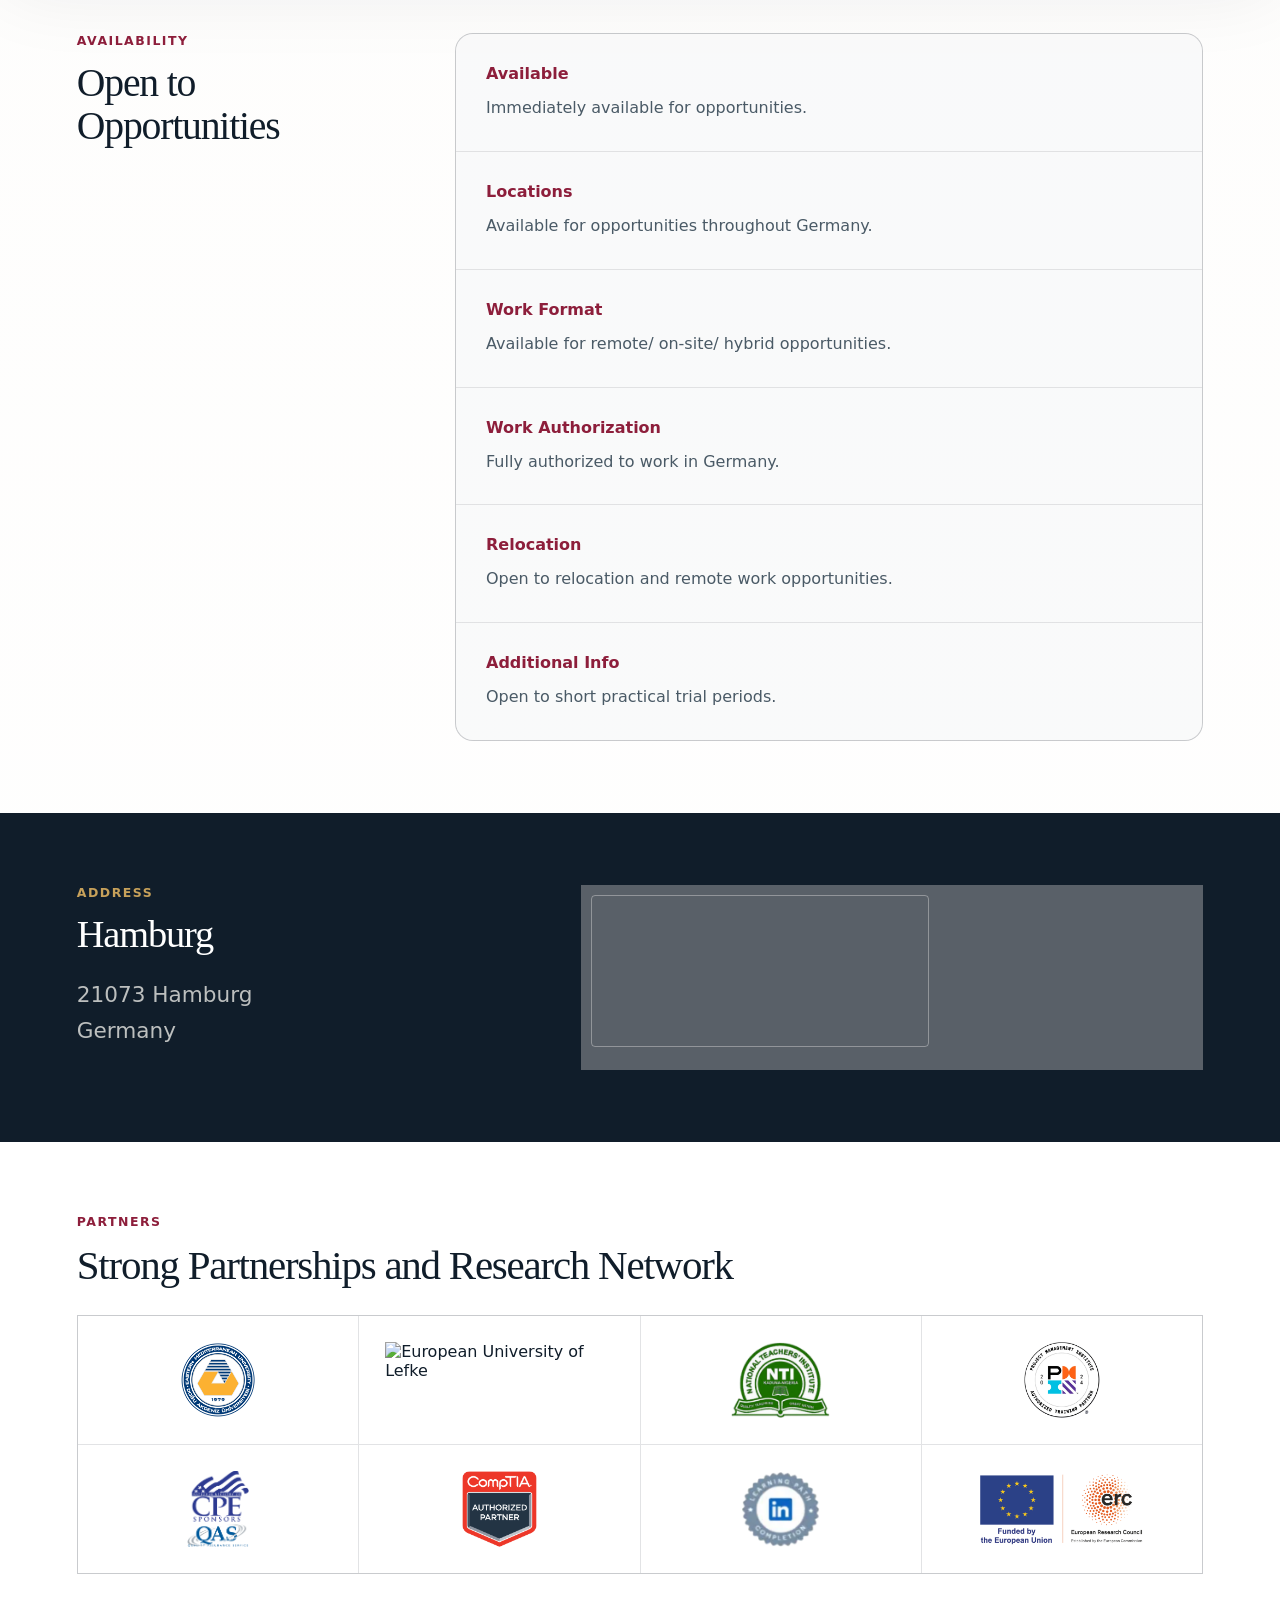
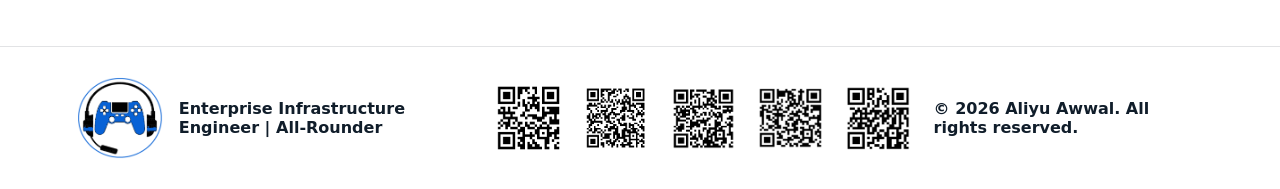
==== commit 26af7d41: "Add files via upload" ====
--- a/index.html
+++ b/index.html
@@ -3,37 +3,60 @@
   <head>
     <meta charset="utf-8">
     <meta name="viewport" content="width=device-width, initial-scale=1">
-    <title>Enterprise Infrastructure Engineer | All-Rounder</title>
+    <title>Aliyu Awwal | Enterprise Infrastructure Engineer | All-Rounder</title>
     <meta
       name="description"
-      content="Professional with expertise in enterprise infrastructure, cloud solutions, and full-stack development. Skilled in designing and implementing scalable systems, optimizing performance, and ensuring security across diverse platforms."
+      content="Aliyu Awwal is an enterprise infrastructure engineer and all-rounder supporting IT operations, Microsoft environments, systems administration, and technical service delivery."
     >
     <link rel="stylesheet" href="styles.css">
-    <link rel="forms" href="forms.js">
   </head>
 
   <body>
     <header class="site-header" aria-label="My header">
-      <a class="brand" href="index.html#top" aria-label="Mathematics of Machine Learning 2026 home">
-        <img src="assets/gaminglogo.png" alt="calmadini logo">
+      <a class="brand" href="index.html#top" aria-label="Aliyu Awwal home">
+        <img src="assets/gaminglogo.png" alt="Aliyu Awwal logo">
         <span>Aliyu Awwal</span>
       </a>
-      <nav aria-label="Primary navigation">
-        <a href="#about">About</a>
-        <a href="#skills">Skills</a>
-        <a href="#address">Address</a>
-        <a href="registration.html">Registration</a>
-        <a href="#partners">Partners</a>
-      </nav>
-      <a class="header-cta" href="contact.html">Contact</a>
+
+      <div class="nav-group">
+        <nav aria-label="Primary navigation">
+          <a href="#about" data-i18n="nav.about">About</a>
+          <a href="#skills" data-i18n="nav.skills">Skills</a>
+          <a href="#additional-skills" data-i18n="nav.additionalSkills">Additional Skills</a>
+          <a href="#address" data-i18n="nav.address">Address</a>
+          <a href="registration.html" data-i18n="nav.registration">Registration</a>
+          <a href="#partners" data-i18n="nav.partners">Partners</a>
+        </nav>
+        <a class="header-cta" href="contact.html" data-i18n="nav.contact">Contact</a>
+      </div>
+
+      <div class="header-controls">
+        <button class="theme-toggle" id="theme-toggle" type="button" aria-label="Switch to dark mode" aria-pressed="false">
+          <span class="theme-toggle-label">Dark mode</span>
+        </button>
+        <label class="language-switcher-wrap" for="language-switcher" aria-label="Select language">
+          <span class="sr-only">Language</span>
+          <select id="language-switcher" class="language-switcher" aria-label="Select language">
+            <option value="en">English</option>
+            <option value="de">Deutsch</option>
+            <option value="pl">Polski</option>
+            <option value="ar">العربية</option>
+            <option value="fa">فارسی</option>
+            <option value="fr">Français</option>
+            <option value="es">Español</option>
+            <option value="pt">Português</option>
+            <option value="hi">हिन्दी</option>
+          </select>
+        </label>
+      </div>
     </header>
 
 <!-- Hero section with optional buttons and review badge -->
     <section class="hero-banner">
         <div class="hero-cta-container">  
           <div class="container hero-content">
-            <h1 id="hero-banner-title">An IT Unicorn in<br><span class="highlight">Hamburg.</span></h1>
-            <p id="hero-text">Let's explore the world of IT together!</p>
+            <h1 id="hero-banner-title" data-i18n="hero.bannerTitle">An IT Unicorn in<br><span class="highlight">Hamburg.</span></h1>
+            <p id="hero-text" data-i18n="hero.bannerText">Let's explore the world of IT together!</p>
             
               <!-- Hero buttons and review badge
               <div class="hero-btns">
@@ -50,7 +73,7 @@
     <!-- Slideshow section -->
     <section class="container slideshow-section">
         
-            <h2 class="section-title" id="slideshow-title">Welcome to my portfolio!</h2>
+            <h2 class="section-title" id="slideshow-title" data-i18n="home.slideshowTitle">Welcome to my portfolio!</h2>
             <div class="slideshow" id="slideshow">
                 <div class="slide active">
                     <img src="assets/emuailab2.png" alt="AI Lab">
@@ -64,6 +87,12 @@
             <div class="slide">
                 <img src="assets/emulinuxlab2.png" alt="Linux Lab">
             </div>
+            <div class="slide">
+                <img src="assets/sander2.jpeg" alt="Logistics">
+            </div>
+            <div class="slide">
+                <img src="assets/sander3.jpeg" alt="Forklift/Schubmaststapler">
+            </div>
             <button class="slide-btn prev" aria-label="Vorheriges Bild">‹</button>
             <button class="slide-btn next" aria-label="Nächstes Bild">›</button>
             <div class="slide-dots" id="slide-dots"></div>
@@ -80,36 +109,36 @@
           <div class="hero-art" aria-hidden="true">
           <img src="assets/photo.png" alt="Aliyu Awwal">
         </div>
-          <h1 id="hero-title">Aliyu Awwal, Engr.</h1>
+          <h1 id="hero-title" data-i18n="home.heroName">Aliyu Awwal, Engr.</h1>
           <div class="hero-meta" aria-label="Professional details">
             <div class="hero-role">
-              <p class="eyebrow">Professional focus</p>
-              <h1>Enterprise Infrastructure Engineer</h1>
+              <p class="eyebrow" data-i18n="home.professionalFocus">Professional focus</p>
+              <h1 data-i18n="home.heroRole">Enterprise Infrastructure Engineer</h1>
             </div>
             <div class="hero-tags" aria-label="Roles and specialties">
-              <span>IT Systems Administrator</span>
-              <span>IT Support</span>
-              <span>Field Engineer</span>
-              <span>Data Center Technician</span>
-              <span>PC Technician</span>
-              <span>All-Rounder</span>
-            </div>
-          </div>
-          <p class="hero-copy">
-            <h3>About Me</h3>
-              <p>Enterprise IT Infrastructure professional with 14+ years of experience delivering reliable IT operations across multinational enterprises, government institutions, logistics, hospitality, higher education and telecommunications. </p>
-              <p>Experienced in enterprise support, Microsoft infrastructure, Linux systems, networking, endpoint management, virtualization and technical leadership. </p>
-              <p>Recognized for solving complex technical problems, improving operational efficiency and delivering outstanding customer support within SLA-driven environments. </p>
-          </p>
+              <span data-i18n="home.tagAdmin">IT Systems Administrator</span>
+              <span data-i18n="home.tagSupport">IT Support</span>
+              <span data-i18n="home.tagField">Field Engineer</span>
+              <span data-i18n="home.tagDataCenter">Data Center Technician</span>
+              <span data-i18n="home.tagPc">PC Technician</span>
+              <span data-i18n="home.tagAllRounder">All-Rounder</span>
+            </div>
+          </div>
+          <div class="hero-copy">
+            <p class="eyebrow" data-i18n="home.aboutEyebrow">About Me</p>
+            <p data-i18n="home.aboutP1">Enterprise IT Infrastructure professional with 14+ years of experience delivering reliable IT operations across multinational enterprises, government institutions, logistics, hospitality, higher education and telecommunications.</p>
+            <p data-i18n="home.aboutP2">Experienced in enterprise support, Microsoft infrastructure, Linux systems, networking, endpoint management, virtualization and technical leadership.</p>
+            <p data-i18n="home.aboutP3">Recognized for solving complex technical problems, improving operational efficiency and delivering outstanding customer support within SLA-driven environments.</p>
+          </div>
           <div class="hero-actions">
-            <a class="button primary" href="registration.html">Register interest</a>
-            <button class="button secondary address-trigger" type="button" data-address-trigger>View address</button>
+            <a class="button primary" href="registration.html" data-i18n="home.register">Register interest</a>
+            <button class="button secondary address-trigger" type="button" data-address-trigger data-i18n="home.viewAddress">View address</button>
           </div>
         </div>
         <aside class="tech-panel" aria-label="Core Technologies gallery">
           <div class="tech-panel-heading">
-            <p class="section-kicker">Core Technologies</p>
-            <h2>Tools I Work With</h2>
+            <p class="section-kicker" data-i18n="home.techKicker">Core Technologies</p>
+            <h2 data-i18n="home.techTitle">Tools I Work With</h2>
           </div>
           <div class="tech-gallery">
             <a class="tech-card" href="https://www.microsoft.com/microsoft-365" target="_blank" rel="noreferrer">
@@ -199,22 +228,22 @@
 
       <dialog class="address-dialog" id="address-dialog" aria-labelledby="address-dialog-title">
         <div class="address-dialog-card">
-          <p class="section-kicker">Address</p>
-          <h2 id="address-dialog-title">21073 Hamburg, Germany</h2>
-          <p>Available for meetings and work opportunities in Hamburg.</p>
+          <p class="section-kicker" data-i18n="home.dialogAddress">Address</p>
+          <h2 id="address-dialog-title" data-i18n="home.dialogAddressText">21073 Hamburg, Germany</h2>
+          <p data-i18n="home.dialogAddressSub">Available for meetings and work opportunities in Hamburg.</p>
           <div class="address-dialog-actions">
-            <a class="button primary" href="https://www.google.com/maps?q=21073+Hamburg+Germany" target="_blank" rel="noreferrer">Open in Maps</a>
-            <button class="button secondary" type="button" data-address-close>Close</button>
+            <a class="button primary" href="https://www.google.com/maps?q=21073+Hamburg+Germany" target="_blank" rel="noreferrer" data-i18n="home.openMaps">Open in Maps</a>
+            <button class="button secondary" type="button" data-address-close data-i18n="home.closeDialog">Close</button>
           </div>
         </div>
       </dialog>
 
       <section class="intro-band" id="about">
         <div>
-          <p class="section-kicker">Hamburg, Germany</p>
-          <h2>Beyond rigorous theories and practical applications</h2>
-        </div>
-        <p>
+          <p class="section-kicker" data-i18n="home.location">Hamburg, Germany</p>
+          <h2 data-i18n="home.introTitle">Beyond rigorous theories and practical applications</h2>
+        </div>
+        <p data-i18n="home.introText">
           I bring a wealth of experience in enterprise IT infrastructure, with a proven track record of delivering reliable IT operations across multinational enterprises, government institutions, logistics, hospitality, higher education and telecommunications. My expertise spans enterprise support, Microsoft infrastructure, Linux systems, networking, endpoint management, virtualization and technical leadership. I am recognized for solving complex technical problems, improving operational efficiency and delivering outstanding customer support within SLA-driven environments.
         </p>
       </section>
@@ -222,105 +251,151 @@
       <section class="details-grid" aria-label="My highlights">
         <article>
           <span>01</span>
-          <h3>Technology Focus</h3>
-          <p>Bridging the gap between cutting-edge technology and real-world applications.</p>
+          <h3 data-i18n="home.detailTitle1">Technology Focus</h3>
+          <p data-i18n="home.detailText1">Bridging the gap between cutting-edge technology and real-world applications.</p>
         </article>
         <article>
           <span>02</span>
-          <h3>Multi-Disciplinary Approach</h3>
-          <p>Integrating perspectives from multiple fields to address complex technical challenges.</p>
+          <h3 data-i18n="home.detailTitle2">Multi-Disciplinary Approach</h3>
+          <p data-i18n="home.detailText2">Integrating perspectives from multiple fields to address complex technical challenges.</p>
         </article>
         <article>
           <span>03</span>
-          <h3>Job Satisfaction</h3>
-          <p>Exploring the factors that contribute to a fulfilling career in technology.</p>
+          <h3 data-i18n="home.detailTitle3">Job Satisfaction</h3>
+          <p data-i18n="home.detailText3">Exploring the factors that contribute to a fulfilling career in technology.</p>
         </article>
       </section>
 
       <section class="split-section" id="skills">
         <div class="section-heading">
-          <p class="section-kicker">Skills</p>
-          <h2>Core Competencies</h2>
+          <p class="section-kicker" data-i18n="home.skillsKicker">Skills</p>
+          <h2 data-i18n="home.skillsTitle">Core Competencies</h2>
         </div>
         <div class="skill-list">
           <article>
-            <h3>Selected Enterprise Projects</h3>
+            <h3 data-i18n="home.skillsProjectsTitle">Selected Enterprise Projects</h3>
             <p><ul>
-              <li>Enterprise workstation deployment and lifecycle management.</li>
-              <li>Executive and end-user technical support across hybrid environments.</li>
-              <li>Microsoft 365 onboarding, device provisioning and identity support.</li>
-              <li>Network troubleshooting including DNS, DHCP, VPN and Wi-Fi.</li>
-              <li>Rack equipment installation, structured cabling and hardware deployment.</li>
-              <li>Technical documentation, asset inventory and knowledge-base development.</li>
+              <li data-i18n="home.skillsProjectsItem1">Enterprise workstation deployment and lifecycle management.</li>
+              <li data-i18n="home.skillsProjectsItem2">Executive and end-user technical support across hybrid environments.</li>
+              <li data-i18n="home.skillsProjectsItem3">Microsoft 365 onboarding, device provisioning and identity support.</li>
+              <li data-i18n="home.skillsProjectsItem4">Network troubleshooting including DNS, DHCP, VPN and Wi-Fi.</li>
+              <li data-i18n="home.skillsProjectsItem5">Rack equipment installation, structured cabling and hardware deployment.</li>
+              <li data-i18n="home.skillsProjectsItem6">Technical documentation, asset inventory and knowledge-base development.</li>
             </ul></p>
           </article>
           
           <article>
-            <h3>Enterprise Platforms</h3>
-            <p>Supported cloud and enterprise workplace environment across Windows, Linux, macOS and mobile platforms.</p>
+            <h3 data-i18n="home.skillsPlatformsTitle">Enterprise Platforms</h3>
+            <p data-i18n="home.skillsPlatformsText">Supported cloud and enterprise workplace environment across Windows, Linux, macOS and mobile platforms.</p>
           </article>
           
           <article>
-            <h3>Enterprise Identity Management</h3>
-            <p>Supported Active Directory, Microsoft 365, Exchange online, Entra ID and endpoint administration.</p>
-          </article>
-          <article>
-            <h3>Enterprise Infrastructure Administration</h3>
-            <p>Servers, Networking, Virtualization, Hardware, Software, Storage, Power, Security, Backup, Monitoring, Scripting and Automation.</p>
-          </article>
-
-          <article>
-            <h3>Enterprise Hardware Deployment</h3>
-            <p>Desktop rollout, Laptop deployment, Electronics Installation, Hardware lifecycle, Asset management, Peripheral support</p>
+            <h3 data-i18n="home.skillsIdentityTitle">Enterprise Identity Management</h3>
+            <p data-i18n="home.skillsIdentityText">Supported Active Directory, Microsoft 365, Exchange online, Entra ID and endpoint administration.</p>
+          </article>
+          <article>
+            <h3 data-i18n="home.skillsInfraTitle">Enterprise Infrastructure Administration</h3>
+            <p data-i18n="home.skillsInfraText">Servers, Networking, Virtualization, Hardware, Software, Storage, Power, Security, Backup, Monitoring, Scripting and Automation.</p>
+          </article>
+
+          <article>
+            <h3 data-i18n="home.skillsHardwareTitle">Enterprise Hardware Deployment</h3>
+            <p data-i18n="home.skillsHardwareText">Desktop rollout, Laptop deployment, Electronics Installation, Hardware lifecycle, Asset management, Peripheral support</p>
           </article>
           
           <article>
-            <h3>Monitoring & Troubleshooting</h3>
-            <p>ELK/Logs, Root Cause Analysis, Incident Management, Problem Solving, Performance Tuning, Hardening</p>
-          </article>
-          <article>
-            <h3>Ticketing & Technical Documentation</h3>
-            <p>Ticketing (ServiceNow/ Jira/ OTRS), Documentation (Confluence/ SharePoint), Knowledge Base, SOPs</p>
-          </article>
-
-          <article>
-            <h3>Professional Strengths</h3>
-            <p>Known for calm troubleshooting under pressure, excellent communication with technical and non-technical users, structured documentation, ownership of incidents and continuous learning.</p>
-          </article>
+            <h3 data-i18n="home.skillsMonitoringTitle">Monitoring &amp; Troubleshooting</h3>
+            <p data-i18n="home.skillsMonitoringText">ELK/Logs, Root Cause Analysis, Incident Management, Problem Solving, Performance Tuning, Hardening</p>
+          </article>
+          <article>
+            <h3 data-i18n="home.skillsTicketingTitle">Ticketing &amp; Technical Documentation</h3>
+            <p data-i18n="home.skillsTicketingText">Ticketing (ServiceNow/ Jira/ OTRS), Documentation (Confluence/ SharePoint), Knowledge Base, SOPs</p>
+          </article>
+
+          <article>
+            <h3 data-i18n="home.skillsStrengthsTitle">Professional Strengths</h3>
+            <p data-i18n="home.skillsStrengthsText">Known for calm troubleshooting under pressure, excellent communication with technical and non-technical users, structured documentation, ownership of incidents and continuous learning.</p>
+          </article>
+        </div>
+      </section>
+
+      <section class="split-section additional-skills" id="additional-skills">
+        <div class="section-heading">
+          <p class="section-kicker" data-i18n="home.additionalSkillsKicker">Additional Skills</p>
+          <h2 data-i18n="home.additionalSkillsTitle">Practical Experience Beyond IT</h2>
+        </div>
+        <div class="additional-skills-content">
+          <p class="section-intro" data-i18n="home.additionalSkillsIntro">Beyond the core IT stack, I also bring hands-on experience in logistics, facilities, and operational support, which helps me work effectively in fast-moving environments where reliability and discipline matter just as much as technical knowledge.</p>
+          <div class="skill-list">
+            <article>
+              <h3 data-i18n="home.extraLogisticsTitle">Logistics &amp; Warehouse Operations</h3>
+              <p data-i18n="home.extraLogisticsText">Warehouse handling, stock management, packing, loading and unloading, inventory support, storage organization, and operational coordination in fast-paced environments.</p>
+            </article>
+
+          <article>
+            <h3 data-i18n="home.extraForkliftTitle">Forklift &amp; Reach Truck Operations</h3>
+            <p data-i18n="home.extraForkliftText">Safe operation of forklifts and reach trucks (schubmaststapler), pallet movement, goods handling, loading procedures, and workplace safety awareness.</p>
+          </article>
+
+          <article>
+            <h3 data-i18n="home.extraServiceTitle">Service Technician Support</h3>
+            <p data-i18n="home.extraServiceText">On-site diagnostics, preventive checks, equipment servicing, installation support, fault finding, and practical field assistance across technical and operational environments.</p>
+          </article>
+
+          <article>
+            <h3 data-i18n="home.extraMachineryTitle">Machinery &amp; Field Support</h3>
+            <p data-i18n="home.extraMachineryText">Practical support for machinery operations, equipment handling, maintenance coordination, and on-site assistance in operational and service environments.</p>
+          </article>
+
+          <article>
+            <h3 data-i18n="home.extraCleaningTitle">Industrial Cleaning Services</h3>
+            <p data-i18n="home.extraCleaningText">Cleaning of indoor and outdoor spaces, offices, homes, commercial buildings, and industrial areas, with emphasis on hygiene, order, and presentation standards.</p>
+          </article>
+
+          <article>
+            <h3 data-i18n="home.extraFacilitiesTitle">Hausmeister &amp; Facilities Care</h3>
+            <p data-i18n="home.extraFacilitiesText">General building upkeep, cleaning, maintenance support, organizing shared spaces, and contributing to a safe and well-kept environment.</p>
+          </article>
+
+          <article>
+            <h3 data-i18n="home.extraGardeningTitle">Gardening &amp; Outdoor Maintenance</h3>
+            <p data-i18n="home.extraGardeningText">Lawn care, garden maintenance, basic plant care, outdoor tidying, and upkeep of green spaces to maintain clean and welcoming surroundings.</p>
+          </article>
+          </div>
         </div>
       </section>
 
       <!-- Availability -->
       <section class="availability-section" id="availability">
         <div class="section-heading">
-          <p class="section-kicker">Availability</p>
-          <h2>Open to Opportunities</h2>
+          <p class="section-kicker" data-i18n="home.availabilityKicker">Availability</p>
+          <h2 data-i18n="home.availabilityTitle">Open to Opportunities</h2>
         </div>
         <div class="timeline" aria-label="Preliminary schedule">
 
           <article>
-            <time>Available</time>
-            <p>Immediately available for opportunities.</p>
-          </article>
-          <article>
-            <time>Locations</time>
-            <p>Available for opportunities throughout Germany.</p>
-          </article>
-          <article>
-            <time>Work Format</time>
-            <p>Available for remote/ on-site/ hybrid opportunities.</p>
-          </article>
-          <article>
-            <time>Work Authorization</time>
-            <p>Fully authorized to work in Germany.</p>
-          </article>
-          <article>
-            <time>Relocation</time>
-            <p>Open to relocation and remote work opportunities.</p>
-          </article>
-          <article>
-            <time>Additional Info</time>
-            <p>Open to short practical trial periods.</p>
+            <time data-i18n="home.availabilityAvailableLabel">Available</time>
+            <p data-i18n="home.availabilityAvailableText">Immediately available for opportunities.</p>
+          </article>
+          <article>
+            <time data-i18n="home.availabilityLocationsLabel">Locations</time>
+            <p data-i18n="home.availabilityLocationsText">Available for opportunities throughout Germany.</p>
+          </article>
+          <article>
+            <time data-i18n="home.availabilityFormatLabel">Work Format</time>
+            <p data-i18n="home.availabilityFormatText">Available for remote/ on-site/ hybrid opportunities.</p>
+          </article>
+          <article>
+            <time data-i18n="home.availabilityAuthorizationLabel">Work Authorization</time>
+            <p data-i18n="home.availabilityAuthorizationText">Fully authorized to work in Germany.</p>
+          </article>
+          <article>
+            <time data-i18n="home.availabilityRelocationLabel">Relocation</time>
+            <p data-i18n="home.availabilityRelocationText">Open to relocation and remote work opportunities.</p>
+          </article>
+          <article>
+            <time data-i18n="home.availabilityInfoLabel">Additional Info</time>
+            <p data-i18n="home.availabilityInfoText">Open to short practical trial periods.</p>
           </article>
 
           <!-- <article>
@@ -344,9 +419,9 @@
 
       <section class="address-section" id="address">
         <div class="address-copy">
-          <p class="section-kicker">Address</p>
-          <h2>Hamburg</h2>
-            <address>
+          <p class="section-kicker" data-i18n="home.addressKicker">Address</p>
+          <h2 data-i18n="home.addressTitle">Hamburg</h2>
+            <address data-i18n="home.addressText">
               21073 Hamburg<br>
               Germany
             </address>
@@ -375,8 +450,8 @@
       <!-- Partners -->
       <section class="partners" id="partners" aria-labelledby="partners-title">
         <div class="section-heading">
-          <p class="section-kicker">Partners</p>
-          <h2 id="partners-title">Strong Partnerships and Research Network</h2>
+          <p class="section-kicker" data-i18n="home.partnersKicker">Partners</p>
+          <h2 id="partners-title" data-i18n="home.partnersTitle">Strong Partnerships and Research Network</h2>
         </div>
         <div class="logo-wall">
           <a href="https://www.emu.edu.tr/" target="_blank" rel="noopener noreferrer">
@@ -409,7 +484,7 @@
     <footer class="site-footer">
       <div>
         <img src="assets/gaminglogo.png" alt="calmadini logo">
-        <p>Enterprise  Infrastructure Engineer | All-Rounder</p>
+        <p data-i18n="home.footerTitle">Enterprise  Infrastructure Engineer | All-Rounder</p>
       </div>
       <a href="mailto:aliyu.doas@gmail.com"><img src="assets/qrcodeemail.png" alt="Email QR code"></a>
       <a href="https://www.linkedin.com/in/aliyuawwal"><img src="assets/qrcodelinkedin.png" alt="LinkedIn QR code"></a>
@@ -419,5 +494,39 @@
 
       <div><p>&copy; 2026 Aliyu Awwal. All rights reserved.</p></div>
     </footer>
+    <script>
+      (function () {
+        const toggle = document.getElementById('theme-toggle');
+        if (!toggle) return;
+
+        const label = toggle.querySelector('.theme-toggle-label');
+
+        function applyTheme(isDark) {
+          document.body.classList.toggle('theme-dark', isDark);
+          toggle.setAttribute('aria-pressed', String(isDark));
+          toggle.setAttribute('aria-label', isDark ? 'Switch to light mode' : 'Switch to dark mode');
+          if (label) {
+            label.textContent = isDark ? 'Light mode' : 'Dark mode';
+          }
+          try {
+            localStorage.setItem('portfolio-theme', isDark ? 'dark' : 'light');
+          } catch (error) {
+            // ignore storage issues for local file previews
+          }
+        }
+
+        try {
+          const savedTheme = localStorage.getItem('portfolio-theme');
+          const prefersDark = window.matchMedia && window.matchMedia('(prefers-color-scheme: dark)').matches;
+          applyTheme(savedTheme ? savedTheme === 'dark' : prefersDark);
+        } catch (error) {
+          applyTheme(false);
+        }
+
+        toggle.addEventListener('click', function () {
+          applyTheme(!document.body.classList.contains('theme-dark'));
+        });
+      })();
+    </script>
   </body>
 </html>
--- a/styles.css
+++ b/styles.css
@@ -1,18 +1,44 @@
 :root {
-  --ink: #142431;
-  --ink-soft: #455966;
-  --paper: #fffefa;
+  --ink: #101d2a;
+  --ink-soft: #4a5a66;
+  --paper: #f7f4ee;
   --paper-strong: #ffffff;
-  --line: rgba(20, 36, 49, 0.14);
-  --teal: #00aebd;
-  --teal-dark: #007b88;
-  --garnet: #9e1d36;
-  --gold: #c79c47;
-  --mist: #dfeff0;
-  --shadow: 0 28px 70px rgba(20, 36, 49, 0.16);
+  --line: rgba(16, 29, 42, 0.12);
+  --teal: #0d9aa6;
+  --teal-dark: #0b7380;
+  --garnet: #8d1e3b;
+  --gold: #c7a15a;
+  --mist: #edf5f7;
+  --shadow: 0 24px 80px rgba(16, 29, 42, 0.12);
+  --page-bg: #f9f7f3;
+  --surface: rgba(255, 255, 255, 0.78);
+  --surface-strong: #ffffff;
+  --surface-soft: rgba(237, 245, 247, 0.72);
+  --hero-overlay: linear-gradient(120deg, rgba(15, 31, 52, 0.82), rgba(15, 80, 112, 0.68));
+  --muted: #5c6d78;
   font-family: Inter, ui-sans-serif, system-ui, -apple-system, BlinkMacSystemFont, "Segoe UI", sans-serif;
   color: var(--ink);
-  background: var(--paper);
+  background: var(--page-bg);
+}
+
+body.theme-dark {
+  --ink: #f3efe8;
+  --ink-soft: #d5dfe7;
+  --paper: #0c1117;
+  --paper-strong: #111a23;
+  --line: rgba(255, 255, 255, 0.12);
+  --teal: #6dd9e4;
+  --teal-dark: #8ae4f3;
+  --garnet: #da8ca0;
+  --gold: #d4b06a;
+  --mist: #16262f;
+  --shadow: 0 30px 80px rgba(0, 0, 0, 0.38);
+  --page-bg: #0b1015;
+  --surface: rgba(17, 26, 35, 0.9);
+  --surface-strong: #101a23;
+  --surface-soft: rgba(18, 34, 43, 0.86);
+  --hero-overlay: linear-gradient(120deg, rgba(9, 12, 16, 0.9), rgba(20, 35, 45, 0.82));
+  --muted: #c9d4db;
 }
 
 * {
@@ -26,9 +52,17 @@
 body {
   margin: 0;
   background:
-    linear-gradient(120deg, rgba(0, 174, 189, 0.045), transparent 34%),
-    linear-gradient(300deg, rgba(199, 156, 71, 0.055), transparent 36%),
-    #ffffff;
+    radial-gradient(circle at top left, rgba(13, 154, 166, 0.06), transparent 32%),
+    radial-gradient(circle at top right, rgba(199, 161, 90, 0.08), transparent 28%),
+    linear-gradient(180deg, var(--page-bg) 0%, #ffffff 100%);
+  color: var(--ink);
+}
+
+body.theme-dark {
+  background:
+    radial-gradient(circle at top left, rgba(109, 217, 228, 0.08), transparent 28%),
+    radial-gradient(circle at top right, rgba(212, 176, 106, 0.1), transparent 24%),
+    linear-gradient(180deg, var(--page-bg) 0%, #0d141b 100%);
   color: var(--ink);
 }
 
@@ -49,19 +83,65 @@
   display: flex;
   align-items: center;
   justify-content: space-between;
-  gap: 24px;
+  gap: 18px;
   min-height: 76px;
   padding: 16px clamp(20px, 4vw, 64px);
-  border-bottom: 1px solid rgba(20, 36, 49, 0.08);
-  background: rgba(255, 255, 255, 0.88);
+  border-bottom: 1px solid var(--line);
+  background: rgba(255, 255, 255, 0.82);
   backdrop-filter: blur(18px);
+  box-shadow: 0 10px 30px rgba(20, 36, 49, 0.03);
+}
+
+.nav-group {
+  display: flex;
+  align-items: center;
+  justify-content: center;
+  flex: 1 1 auto;
+  gap: 12px;
+  min-width: 0;
+}
+
+.header-controls {
+  display: flex;
+  align-items: center;
+  justify-content: flex-end;
+  gap: 10px;
+  padding-left: 18px;
+  border-left: 1px solid var(--line);
+  flex-shrink: 0;
+}
+
+body.theme-dark .site-header {
+  background: rgba(9, 14, 19, 0.9);
+  border-bottom-color: rgba(255, 255, 255, 0.08);
+  box-shadow: 0 14px 32px rgba(0, 0, 0, 0.24);
+}
+
+body.theme-dark .brand span,
+body.theme-dark nav,
+body.theme-dark nav a,
+body.theme-dark .header-cta,
+body.theme-dark .theme-toggle,
+body.theme-dark .header-controls {
+  color: #edf6fb;
+}
+
+body.theme-dark nav {
+  color: #dfeaf2;
+}
+
+body.theme-dark nav a:hover,
+body.theme-dark nav a:focus-visible,
+body.theme-dark .site-footer a:hover {
+  color: #9feaf3;
 }
 
 .brand {
   display: flex;
   align-items: center;
   gap: 14px;
-  min-width: 220px;
+  min-width: 170px;
+  flex-shrink: 0;
   font-weight: 750;
 }
 
@@ -75,17 +155,106 @@
   line-height: 1.1;
 }
 
+.language-switcher-wrap {
+  display: inline-flex;
+  align-items: center;
+  justify-content: center;
+  min-height: 42px;
+  padding: 0;
+}
+
+.language-switcher {
+  min-width: 96px;
+  min-height: 42px;
+  padding: 0 12px;
+  border: 1px solid var(--line);
+  border-radius: 999px;
+  background: rgba(255, 255, 255, 0.7);
+  color: var(--ink);
+  font: inherit;
+  font-size: 0.78rem;
+  font-weight: 780;
+  letter-spacing: 0.02em;
+  text-transform: none;
+  cursor: pointer;
+}
+
+html[dir="rtl"] body {
+  direction: rtl;
+  text-align: right;
+}
+
+html[dir="rtl"] .site-header,
+html[dir="rtl"] nav,
+html[dir="rtl"] .brand,
+html[dir="rtl"] .hero-content,
+html[dir="rtl"] .section-heading,
+html[dir="rtl"] .form-row,
+html[dir="rtl"] .form-actions,
+html[dir="rtl"] .address-dialog-actions {
+  direction: rtl;
+}
+
+body.theme-dark .language-switcher {
+  border-color: rgba(255, 255, 255, 0.1);
+  background: rgba(17, 26, 35, 0.96);
+  color: #edf6fb;
+}
+
 nav {
   display: flex;
   align-items: center;
   justify-content: center;
-  gap: clamp(16px, 3vw, 34px);
+  gap: clamp(10px, 1vw, 18px);
   color: var(--ink-soft);
-  font-size: 0.93rem;
+  font-size: 0.82rem;
   font-weight: 650;
+  white-space: nowrap;
+}
+
+.nav-group .header-cta {
+  margin-left: 2px;
+  padding-bottom: 4px;
+  border: none;
+  background: transparent;
+  box-shadow: none;
+  border-radius: 0;
+  color: var(--ink-soft);
+  font-size: 0.82rem;
+  font-weight: 650;
+  white-space: nowrap;
+}
+
+nav a,
+.nav-group .header-cta {
+  position: relative;
+  padding-bottom: 4px;
+  transition: color 0.2s ease;
+}
+
+nav a::after,
+.nav-group .header-cta::after {
+  content: "";
+  position: absolute;
+  left: 0;
+  bottom: -2px;
+  width: 100%;
+  height: 2px;
+  background: linear-gradient(90deg, var(--teal), var(--gold));
+  transform: scaleX(0);
+  transform-origin: left;
+  transition: transform 0.2s ease;
+}
+
+nav a:hover::after,
+nav a:focus-visible::after,
+.nav-group .header-cta:hover::after,
+.nav-group .header-cta:focus-visible::after {
+  transform: scaleX(1);
 }
 
 nav a:hover,
+.nav-group .header-cta:hover,
 .site-footer a:hover {
   color: var(--teal-dark);
 }
@@ -101,9 +270,88 @@
   font-weight: 760;
 }
 
-.header-cta {
+body.theme-dark .header-cta {
+  color: #edf6fb;
+}
+
+.theme-toggle {
+  display: inline-flex;
+  align-items: center;
+  justify-content: center;
+  min-height: 42px;
+  padding: 0 16px;
   border: 1px solid var(--line);
-  background: var(--paper-strong);
+  border-radius: 999px;
+  background: rgba(255, 255, 255, 0.7);
+  color: var(--ink);
+  font: inherit;
+  font-size: 0.82rem;
+  font-weight: 760;
+  letter-spacing: 0.04em;
+  text-transform: uppercase;
+  cursor: pointer;
+  transition: transform 0.2s ease, border-color 0.2s ease, background 0.2s ease;
+}
+
+body.theme-dark .page-hero,
+body.theme-dark .fee-panel,
+body.theme-dark .contact-panel,
+body.theme-dark .data-form,
+body.theme-dark .site-footer,
+body.theme-dark .logo-wall img,
+body.theme-dark .details-grid article,
+body.theme-dark .skill-list article,
+body.theme-dark .timeline article,
+body.theme-dark .tech-panel,
+body.theme-dark .additional-skills,
+body.theme-dark .hero-meta,
+body.theme-dark .hero-copy {
+  background: var(--surface);
+  color: var(--ink);
+}
+
+body.theme-dark .hero-meta,
+body.theme-dark .hero-copy {
+  border-color: rgba(255, 255, 255, 0.08);
+  box-shadow: 0 18px 42px rgba(0, 0, 0, 0.24);
+}
+
+body.theme-dark .hero-copy p,
+body.theme-dark .hero-meta p,
+body.theme-dark .hero-meta span,
+body.theme-dark .hero-role h1,
+body.theme-dark .hero-role .eyebrow,
+body.theme-dark .hero-copy .eyebrow {
+  color: #edf6fb;
+}
+
+.theme-toggle:hover {
+  transform: translateY(-1px);
+  border-color: rgba(13, 154, 166, 0.35);
+}
+
+.sr-only {
+  position: absolute;
+  width: 1px;
+  height: 1px;
+  padding: 0;
+  margin: -1px;
+  overflow: hidden;
+  clip: rect(0, 0, 0, 0);
+  white-space: nowrap;
+  border: 0;
+}
+
+body.theme-dark .theme-toggle {
+  border-color: rgba(255, 255, 255, 0.1);
+  background: rgba(17, 26, 35, 0.96);
+  color: #edf6fb;
+  box-shadow: inset 0 1px 0 rgba(255, 255, 255, 0.04), 0 8px 18px rgba(0, 0, 0, 0.18);
+}
+
+body.theme-dark .theme-toggle:hover {
+  border-color: rgba(159, 234, 243, 0.5);
+  color: #ffffff;
 }
 
 
@@ -113,10 +361,11 @@
   overflow: hidden;
   padding: clamp(72px, 10vw, 128px) clamp(20px, 6vw, 96px);
   background:
-    linear-gradient(120deg, rgba(15, 31, 52, 0.86), rgba(15, 80, 112, 0.72)),
+    var(--hero-overlay),
     url("assets/hero-bg.jpg") center / cover no-repeat;
   color: #ffffff;
   text-align: center;
+  border-bottom: 1px solid rgba(255, 255, 255, 0.08);
 }
 
 .hero-banner .hero-content {
@@ -142,7 +391,11 @@
   gap: clamp(24px, 4vw, 48px);
   min-height: min(760px, calc(100vh - 76px));
   padding: clamp(52px, 8vw, 96px) clamp(20px, 6vw, 96px) clamp(36px, 5vw, 64px);
-  background: linear-gradient(180deg, rgba(255, 255, 255, 0.96), rgba(255, 253, 248, 0.9));
+  background: linear-gradient(180deg, rgba(255, 255, 255, 0.98), rgba(245, 247, 246, 0.9));
+}
+
+body.theme-dark .hero {
+  background: linear-gradient(180deg, rgba(11, 17, 23, 0.98), rgba(15, 24, 32, 0.96));
 }
 
 
@@ -154,6 +407,14 @@
 
 .hero h1 { 
   font-size: 3rem; font-family: 'Gill Sans', 'Gill Sans MT', Calibri, 'Trebuchet MS', sans-serif; margin-bottom: 20px; color: var(--ink);}
+
+body.theme-dark .hero h1,
+body.theme-dark .hero-role h1,
+body.theme-dark h1,
+body.theme-dark h2,
+body.theme-dark h3 {
+  color: #fffaf4;
+}
 
 .hero-cta-container {
     display: flex;
@@ -226,7 +487,18 @@
 .hero-meta {
   display: grid;
   gap: 18px;
-  margin-bottom: 20px;
+  margin-bottom: 28px;
+  padding: 18px 20px;
+  border: 1px solid rgba(20, 36, 49, 0.08);
+  border-radius: 22px;
+  background: rgba(255, 255, 255, 0.62);
+  box-shadow: 0 12px 28px rgba(20, 36, 49, 0.04);
+}
+
+body.theme-dark .hero-meta {
+  border-color: rgba(255, 255, 255, 0.09);
+  background: rgba(15, 23, 30, 0.92);
+  box-shadow: 0 18px 42px rgba(0, 0, 0, 0.26);
 }
 
 .hero-role {
@@ -244,6 +516,12 @@
   display: flex;
   flex-wrap: wrap;
   gap: 10px;
+}
+
+.hero-role h1 {
+  margin-bottom: 0;
+  font-size: clamp(1.7rem, 3.2vw, 2.8rem);
+  line-height: 1.12;
 }
 
 .eyebrow,
@@ -270,24 +548,53 @@
   font-size: clamp(2.9rem, 6.4vw, 6.4rem);
   font-weight: 500;
   line-height: 0.98;
-  letter-spacing: 0;
+  letter-spacing: -0.04em;
 }
 
 .hero-meta span {
   padding: 10px 13px;
-  border: 1px solid rgba(20, 36, 49, 0.16);
-  background: rgba(255, 253, 248, 0.72);
+  border: 1px solid rgba(20, 36, 49, 0.12);
+  border-radius: 999px;
+  background: linear-gradient(180deg, rgba(255, 255, 255, 0.95), rgba(223, 239, 240, 0.55));
   color: var(--ink);
-  font-size: 0.94rem;
+  font-size: 0.9rem;
   font-weight: 720;
+  letter-spacing: 0.01em;
+}
+
+body.theme-dark .hero-meta span {
+  border-color: rgba(255, 255, 255, 0.08);
+  background: rgba(18, 30, 38, 0.95);
+  color: #edf6fb;
 }
 
 .hero-copy {
-  max-width: 720px;
+  display: grid;
+  gap: 12px;
+  max-width: 760px;
   margin-bottom: 24px;
+  padding: clamp(18px, 2vw, 24px);
+  border: 1px solid rgba(20, 36, 49, 0.07);
+  border-left: 4px solid var(--gold);
+  border-radius: 20px;
+  background: linear-gradient(135deg, rgba(255, 255, 255, 0.9), rgba(223, 239, 240, 0.52));
   color: var(--ink-soft);
-  font-size: clamp(1.08rem, 1.9vw, 1.34rem);
-  line-height: 1.55;
+  font-size: clamp(1.03rem, 1.8vw, 1.2rem);
+  line-height: 1.7;
+}
+
+body.theme-dark .hero-copy {
+  border-color: rgba(255, 255, 255, 0.08);
+  background: rgba(15, 23, 30, 0.92);
+  color: #edf6fb;
+}
+
+.hero-copy p {
+  margin-bottom: 0;
+}
+
+.hero-copy .eyebrow {
+  margin-bottom: 0;
 }
 
 .hero-actions {
@@ -316,8 +623,9 @@
 .slideshow {
     position: relative;
     overflow: hidden;
-    border-radius: 20px;
-    box-shadow: 0 20px 60px rgba(15, 23, 42, 0.08);
+    border-radius: 28px;
+    border: 1px solid rgba(20, 36, 49, 0.08);
+    box-shadow: 0 28px 70px rgba(15, 23, 42, 0.12);
     max-width: 1100px;
     margin: 0 auto;
   aspect-ratio: 11 / 4.6;
@@ -348,14 +656,14 @@
     transform: translateY(-50%);
     width: 48px;
     height: 48px;
-    border: none;
+    border: 1px solid rgba(20, 36, 49, 0.08);
     border-radius: 50%;
-    background: rgba(255, 255, 255, 0.85);
+    background: rgba(255, 255, 255, 0.9);
     color: var(--ink);
     font-size: 1.5rem;
     cursor: pointer;
-    box-shadow: 0 10px 20px rgba(46, 78, 153, 0.164);
-    transition: transform 0.2s ease, background 0.2s ease;
+    box-shadow: 0 12px 26px rgba(46, 78, 153, 0.14);
+    transition: transform 0.2s ease, background 0.2s ease, box-shadow 0.2s ease;
 }
 
 .slide-btn:hover {
@@ -418,12 +726,13 @@
 /* Reusable Button Styles */
 
 .button.primary {
-  background: var(--ink);
+  background: linear-gradient(135deg, var(--ink), #1d415a);
   color: var(--paper-strong);
+  box-shadow: 0 12px 24px rgba(20, 36, 49, 0.18);
 }
 
 .button.primary:hover {
-  background: var(--garnet);
+  background: linear-gradient(135deg, var(--garnet), #7d162f);
 }
 
 .button.secondary {
@@ -437,10 +746,11 @@
   align-content: start;
   width: 100%;
   padding: clamp(20px, 2.8vw, 30px);
-  border: 1px solid rgba(20, 36, 49, 0.12);
+  border: 1px solid rgba(20, 36, 49, 0.08);
   border-radius: 28px;
-  background: rgba(255, 253, 248, 0.86);
-  box-shadow: var(--shadow);
+  background: linear-gradient(180deg, rgba(255, 255, 255, 0.96), rgba(242, 247, 249, 0.92));
+  box-shadow: 0 26px 70px rgba(20, 36, 49, 0.12);
+  border-top: 4px solid rgba(13, 154, 166, 0.7);
 }
 
 .tech-panel-heading h2 {
@@ -535,7 +845,19 @@
   gap: clamp(24px, 4.5vw, 56px);
   border-top: 1px solid var(--line);
   border-bottom: 1px solid var(--line);
-  background: rgba(255, 253, 248, 0.54);
+  background: linear-gradient(180deg, rgba(255, 255, 255, 0.8), rgba(242, 247, 248, 0.82));
+  box-shadow: inset 0 1px 0 rgba(255,255,255,0.5);
+}
+
+body.theme-dark .intro-band,
+body.theme-dark .details-grid article,
+body.theme-dark .skill-list article,
+body.theme-dark .timeline article,
+body.theme-dark .tech-panel,
+body.theme-dark .additional-skills,
+body.theme-dark .address-dialog-card {
+  background: var(--surface);
+  color: var(--ink);
 }
 
 h2 {
@@ -544,6 +866,7 @@
   font-size: clamp(1.75rem, 3.1vw, 3.15rem);
   font-weight: 500;
   line-height: 1.08;
+  letter-spacing: -0.03em;
 }
 
 .intro-band > p {
@@ -597,17 +920,44 @@
   align-items: start;
 }
 
+.additional-skills {
+  padding: clamp(40px, 5.6vw, 74px) clamp(20px, 6vw, 96px);
+  border: 1px solid rgba(20, 36, 49, 0.08);
+  border-radius: 32px;
+  background: linear-gradient(180deg, rgba(255, 255, 255, 0.98), rgba(239, 247, 248, 0.9));
+  box-shadow: 0 28px 80px rgba(16, 29, 42, 0.08);
+  border-top: 4px solid rgba(199, 161, 90, 0.7);
+}
+
+.additional-skills-content {
+  display: grid;
+  gap: 18px;
+}
+
 .section-heading {
   position: sticky;
   top: 102px;
 }
 
+.section-intro {
+  margin: 0;
+  padding: 18px 20px;
+  border: 1px solid rgba(0, 174, 189, 0.16);
+  border-radius: 18px;
+  background: linear-gradient(135deg, rgba(0, 174, 189, 0.08), rgba(199, 156, 71, 0.06));
+  color: var(--ink-soft);
+  font-size: 1.03rem;
+  line-height: 1.7;
+}
+
 .skill-list,
 .timeline {
   display: grid;
   gap: 1px;
   background: var(--line);
   border: 1px solid var(--line);
+  border-radius: 18px;
+  overflow: hidden;
 }
 
 .skill-list article,
@@ -775,6 +1125,14 @@
   background: rgba(255, 255, 255, 0.9);
 }
 
+body.theme-dark .data-form,
+body.theme-dark .fee-panel,
+body.theme-dark .contact-panel {
+  background: linear-gradient(180deg, rgba(17, 26, 35, 0.96), rgba(12, 18, 22, 0.94));
+  border-color: rgba(255, 255, 255, 0.08);
+  box-shadow: 0 18px 40px rgba(0, 0, 0, 0.18);
+}
+
 .data-form {
   display: grid;
   gap: 16px;
@@ -848,16 +1206,50 @@
   font-weight: 780;
 }
 
+body.theme-dark label,
+body.theme-dark .section-kicker,
+body.theme-dark h2,
+body.theme-dark h1,
+body.theme-dark .page-hero p,
+body.theme-dark .small-note,
+body.theme-dark .field-help,
+body.theme-dark .fee-list span,
+body.theme-dark .contact-list span,
+body.theme-dark .contact-list p,
+body.theme-dark .fee-list strong,
+body.theme-dark .page-hero,
+body.theme-dark .form-status {
+  color: #edf6fb;
+}
+
+body.theme-dark .page-hero p:not(.eyebrow),
+body.theme-dark .small-note,
+body.theme-dark .field-help,
+body.theme-dark .contact-list span,
+body.theme-dark .fee-list span {
+  color: #bfd0db;
+}
+
 input,
 select,
 textarea {
   width: 100%;
   border: 1px solid rgba(20, 36, 49, 0.22);
-  border-radius: 4px;
+  border-radius: 8px;
   background: white;
   color: var(--ink);
   font: inherit;
   line-height: 1.4;
+}
+
+body.theme-dark input,
+body.theme-dark select,
+body.theme-dark textarea {
+  border: 1px solid rgba(255, 255, 255, 0.1);
+  border-radius: 10px;
+  background: rgba(9, 15, 20, 0.9);
+  box-shadow: inset 0 1px 0 rgba(255, 255, 255, 0.02);
+  color: #edf6fb;
 }
 
 input,
@@ -883,8 +1275,9 @@
 input:focus,
 select:focus,
 textarea:focus {
-  outline: 2px solid rgba(0, 174, 189, 0.28);
-  border-color: var(--teal-dark);
+  outline: none;
+  border-color: rgba(109, 217, 228, 0.72);
+  box-shadow: 0 0 0 4px rgba(109, 217, 228, 0.12);
 }
 
 .form-actions {
@@ -947,6 +1340,11 @@
   color: var(--ink-soft);
 }
 
+body.theme-dark .site-footer {
+  background: rgba(12, 18, 22, 0.96);
+  color: var(--ink-soft);
+}
+
 .site-footer div {
   display: flex;
   align-items: center;
@@ -965,11 +1363,33 @@
 
 @media (max-width: 980px) {
   .site-header {
-    align-items: flex-start;
+    flex-wrap: wrap;
+    align-items: center;
+    row-gap: 14px;
+  }
+
+  .nav-group {
+    order: 3;
+    width: 100%;
+    justify-content: space-between;
+    gap: 12px;
+    padding-top: 6px;
+    flex-wrap: wrap;
   }
 
   nav {
-    display: none;
+    display: flex;
+    flex-wrap: wrap;
+    justify-content: flex-start;
+    gap: 10px 18px;
+    font-size: 0.8rem;
+    white-space: normal;
+  }
+
+  .header-controls {
+    margin-left: auto;
+    padding-left: 0;
+    border-left: none;
   }
 
   .hero,
@@ -1023,6 +1443,22 @@
   .site-header {
     min-height: 68px;
     padding: 14px 18px;
+  }
+
+  .nav-group {
+    flex-direction: column;
+    align-items: flex-start;
+    gap: 10px;
+  }
+
+  nav {
+    gap: 8px 14px;
+    font-size: 0.76rem;
+  }
+
+  .header-controls {
+    width: 100%;
+    justify-content: flex-end;
   }
 
   .brand img {
